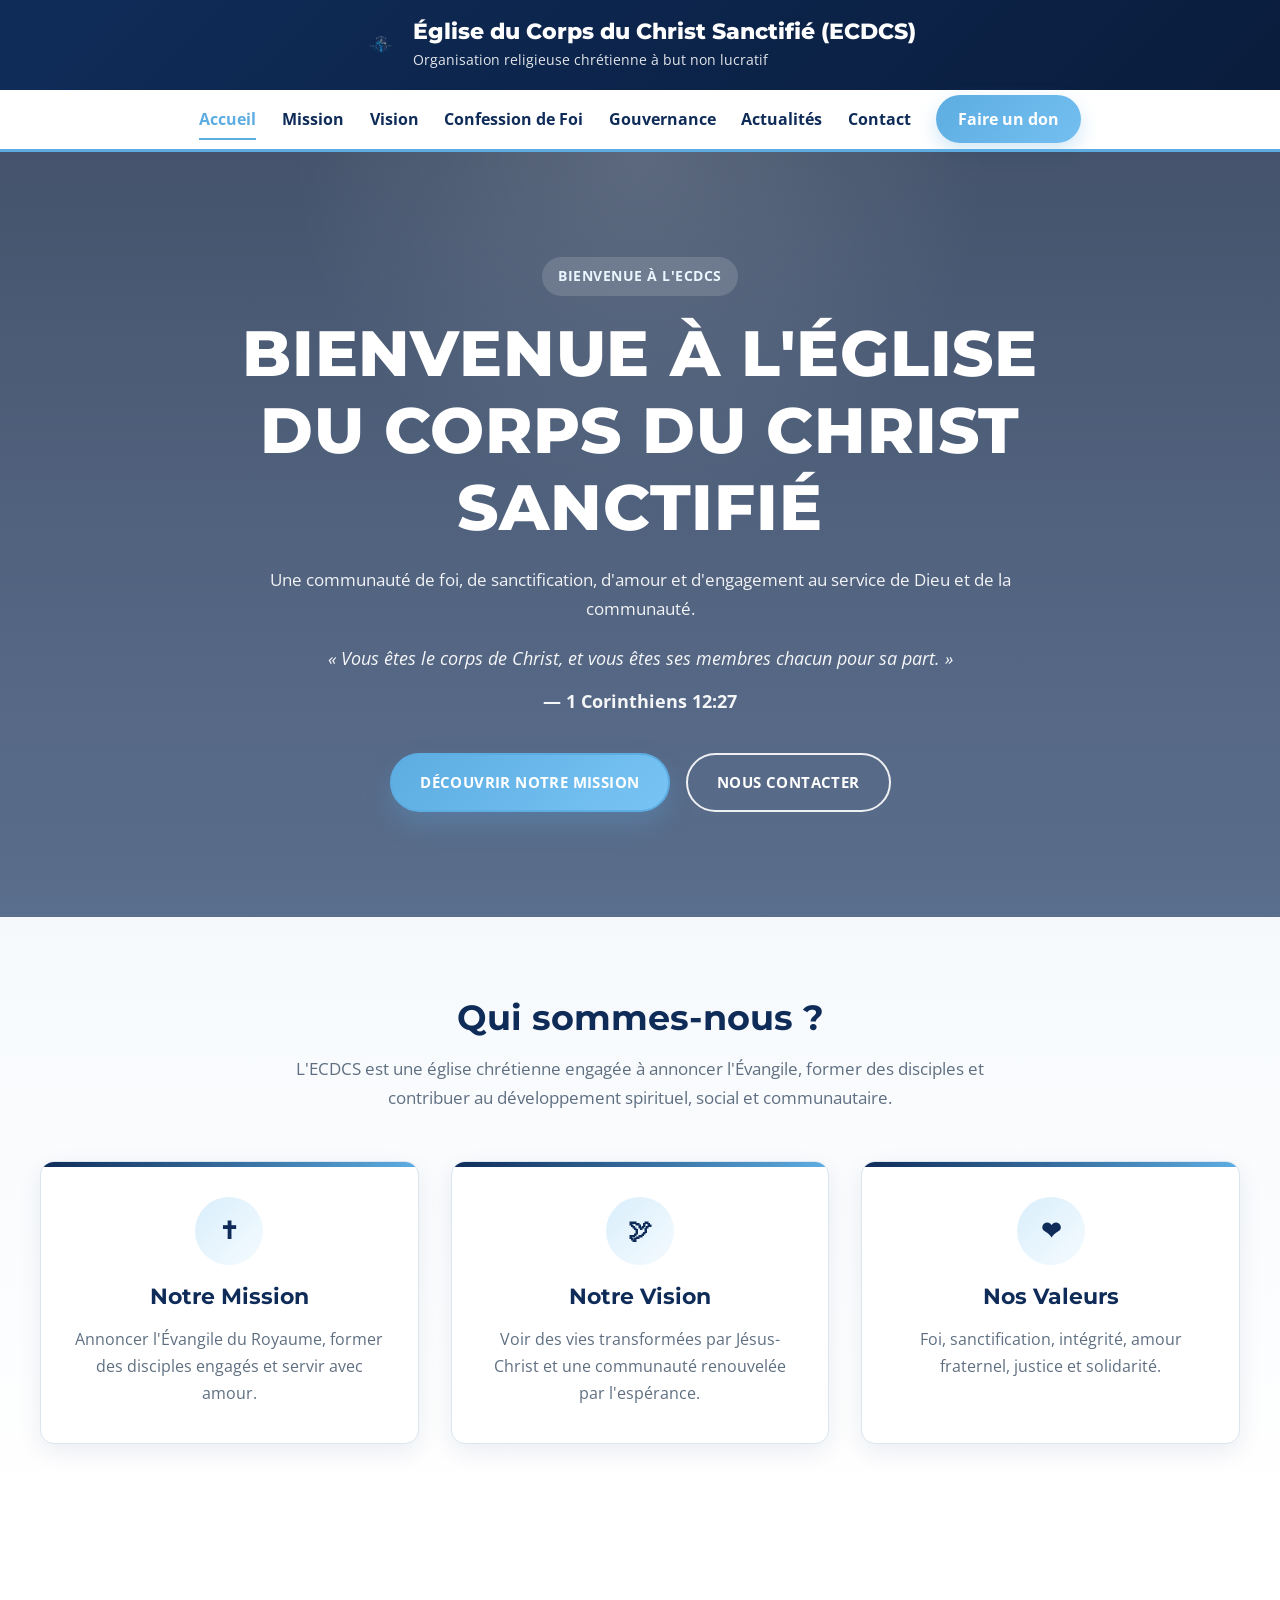
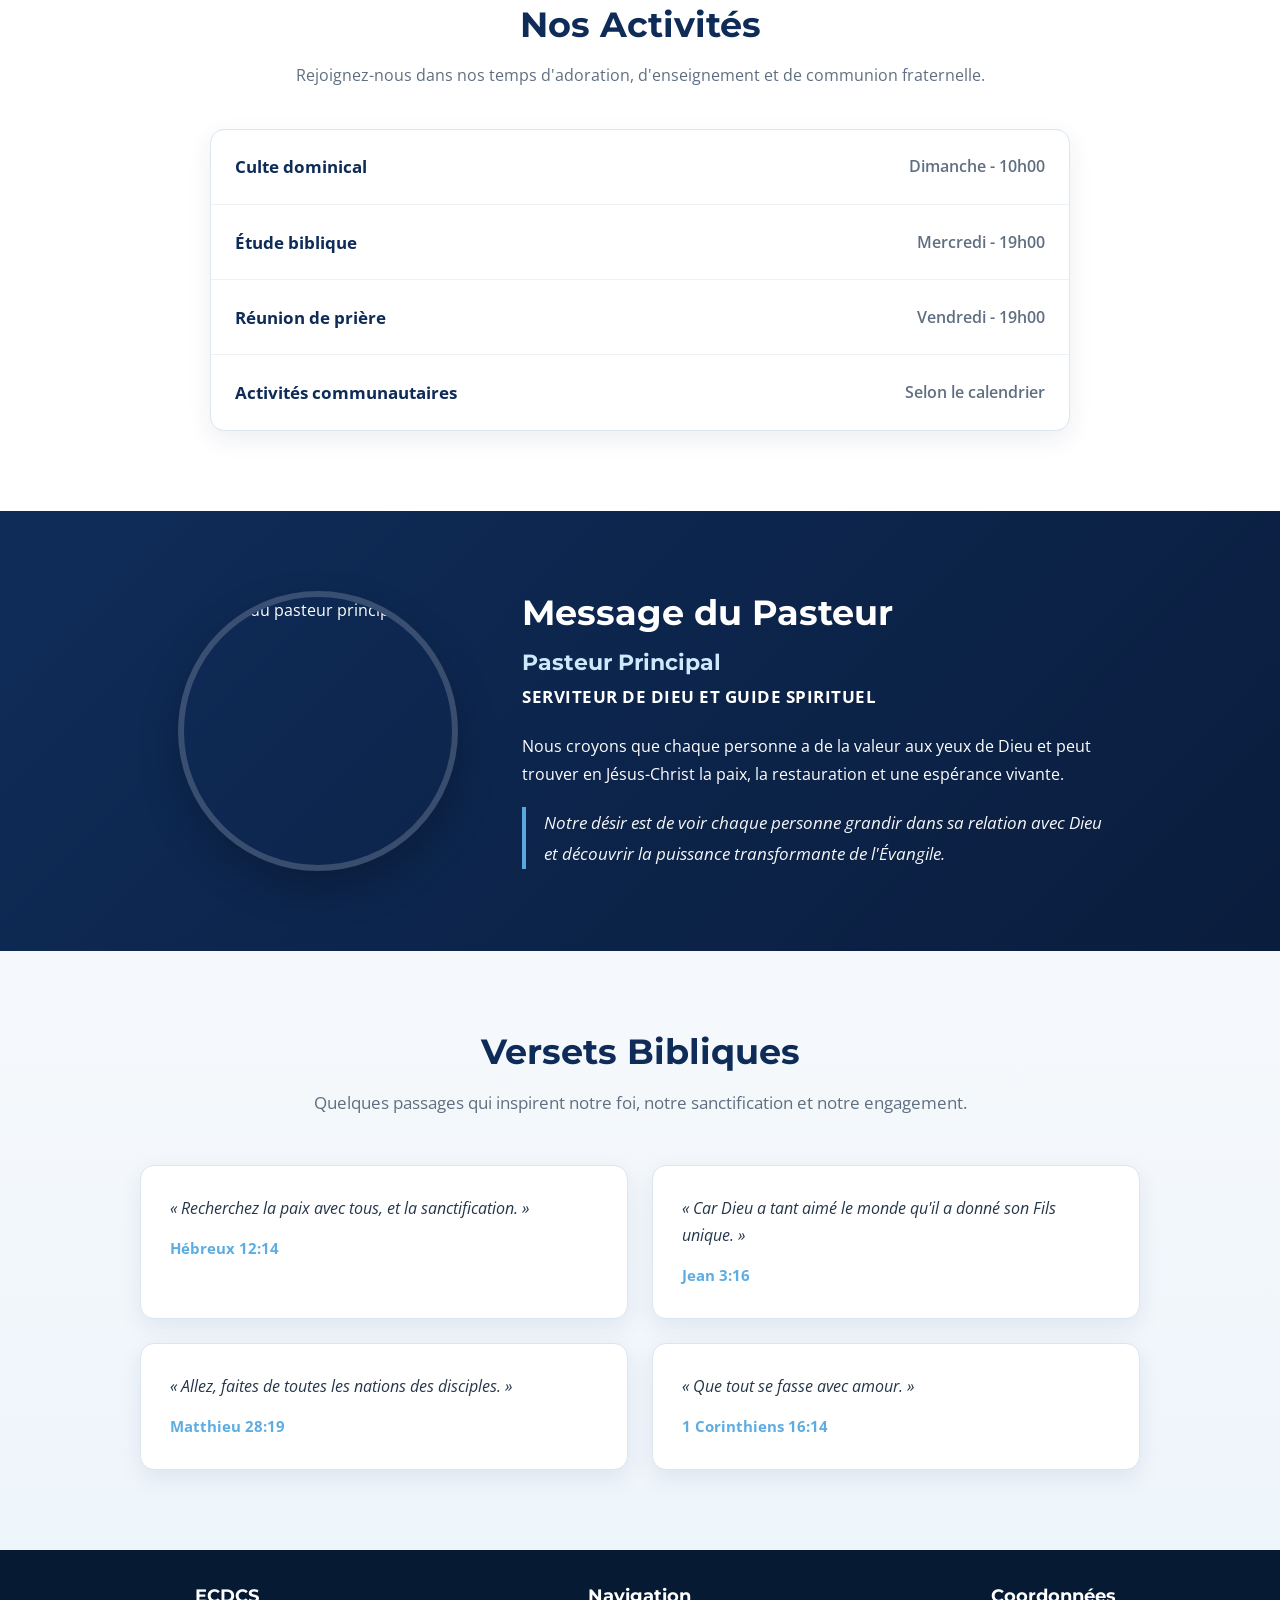
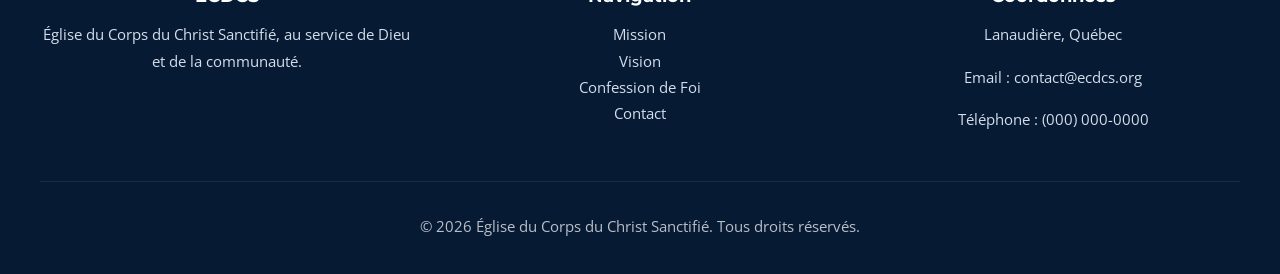
==== index.html @ 7bfad845 "Initial commit" ====
<!DOCTYPE html>
<html lang="fr">
<head>
  <meta charset="UTF-8" />
  <meta name="viewport" content="width=device-width, initial-scale=1.0" />
  <title>Accueil | Église du Corps du Christ Sanctifié</title>
  <link rel="stylesheet" href="style.css" />
</head>
<body>

  <header>
    <div class="logo-container">
      <img src="images/logo.png" alt="Logo ECDCS" class="logo"  />
      <div class="site-identity">
        <h1>Église du Corps du Christ Sanctifié (ECDCS)</h1>
        <p>Organisation religieuse chrétienne à but non lucratif</p>
      </div>
    </div>

    <nav>
      <ul>
        <li><a href="index.html" class="active">Accueil</a></li>
        <li><a href="mission.html">Mission</a></li>
        <li><a href="vision.html">Vision</a></li>
        <li><a href="foi.html">Confession de Foi</a></li>
        <li><a href="gouvernance.html">Gouvernance</a></li>
        <li><a href="actualites.html">Actualités</a></li>
        <li><a href="contact.html">Contact</a></li>
        <li><a href="dons.html" class="btn-don">Faire un don</a></li>
      </ul>
    </nav>
  </header>

  <main>
    <section class="hero fade-in">
      <div class="hero-content">
        <p class="hero-subtitle">Bienvenue à l'ECDCS</p>
        <h2>Bienvenue à l'Église du Corps du Christ Sanctifié</h2>
        <p class="hero-intro">
          Une communauté de foi, de sanctification, d'amour et d'engagement
          au service de Dieu et de la communauté.
        </p>
        <p class="verset-hero">
          « Vous êtes le corps de Christ, et vous êtes ses membres chacun pour sa part. »<br />
          <span>— 1 Corinthiens 12:27</span>
        </p>
        <div class="cta-group">
          <a href="mission.html" class="btn-primary">Découvrir notre mission</a>
          <a href="contact.html" class="btn-secondary">Nous contacter</a>
        </div>
      </div>
    </section>

    <section class="presentation fade-in">
      <div class="container">
        <div class="section-heading fade-in">
          <h2>Qui sommes-nous ?</h2>
          <p>
            L'ECDCS est une église chrétienne engagée à annoncer l'Évangile,
            former des disciples et contribuer au développement spirituel,
            social et communautaire.
          </p>
        </div>

        <div class="grid-3">
          <div class="card fade-in">
            <div class="card-icon">✝</div>
            <h3>Notre Mission</h3>
            <p>
              Annoncer l'Évangile du Royaume, former des disciples engagés
              et servir avec amour.
            </p>
          </div>

          <div class="card fade-in">
            <div class="card-icon">🕊</div>
            <h3>Notre Vision</h3>
            <p>
              Voir des vies transformées par Jésus-Christ et une communauté
              renouvelée par l'espérance.
            </p>
          </div>

          <div class="card fade-in">
            <div class="card-icon">❤</div>
            <h3>Nos Valeurs</h3>
            <p>
              Foi, sanctification, intégrité, amour fraternel, justice
              et solidarité.
            </p>
          </div>
        </div>
      </div>
    </section>

    <section class="activites fade-in">
      <div class="container">
        <h2>Nos Activités</h2>
        <p class="activites-intro">
          Rejoignez-nous dans nos temps d'adoration, d'enseignement
          et de communion fraternelle.
        </p>
        <ul>
          <li class="fade-in"><strong>Culte dominical</strong><span>Dimanche - 10h00</span></li>
          <li class="fade-in"><strong>Étude biblique</strong><span>Mercredi - 19h00</span></li>
          <li class="fade-in"><strong>Réunion de prière</strong><span>Vendredi - 19h00</span></li>
          <li class="fade-in"><strong>Activités communautaires</strong><span>Selon le calendrier</span></li>
        </ul>
      </div>
    </section>

    <section class="pasteur fade-in">
      <div class="container">
        <div class="pasteur-photo fade-in">
          <img src="images/pasteur.jpg" alt="Photo du pasteur principal" />
        </div>

        <div class="pasteur-info fade-in">
          <h2>Message du Pasteur</h2>
          <h3>Pasteur Principal</h3>
          <p class="titre-pasteur">Serviteur de Dieu et guide spirituel</p>
          <p class="pasteur-message">
            Nous croyons que chaque personne a de la valeur aux yeux de Dieu
            et peut trouver en Jésus-Christ la paix, la restauration
            et une espérance vivante.
          </p>
          <blockquote>
            Notre désir est de voir chaque personne grandir dans sa relation
            avec Dieu et découvrir la puissance transformante de l'Évangile.
          </blockquote>
        </div>
      </div>
    </section>

    <section class="versets fade-in">
      <div class="container">
        <div class="section-heading fade-in">
          <h2>Versets Bibliques</h2>
          <p>
            Quelques passages qui inspirent notre foi, notre sanctification
            et notre engagement.
          </p>
        </div>

        <div class="versets-grid">
          <div class="verset-card fade-in">
            <p>« Recherchez la paix avec tous, et la sanctification. »</p>
            <span>Hébreux 12:14</span>
          </div>

          <div class="verset-card fade-in">
            <p>« Car Dieu a tant aimé le monde qu'il a donné son Fils unique. »</p>
            <span>Jean 3:16</span>
          </div>

          <div class="verset-card fade-in">
            <p>« Allez, faites de toutes les nations des disciples. »</p>
            <span>Matthieu 28:19</span>
          </div>

          <div class="verset-card fade-in">
            <p>« Que tout se fasse avec amour. »</p>
            <span>1 Corinthiens 16:14</span>
          </div>
        </div>
      </div>
    </section>
  </main>

  <footer class="fade-in">
    <div class="footer-content">
      <div class="footer-section fade-in">
        <h4>ECDCS</h4>
        <p>
          Église du Corps du Christ Sanctifié, au service de Dieu
          et de la communauté.
        </p>
      </div>

      <div class="footer-section fade-in">
        <h4>Navigation</h4>
        <ul>
          <li><a href="mission.html">Mission</a></li>
          <li><a href="vision.html">Vision</a></li>
          <li><a href="foi.html">Confession de Foi</a></li>
          <li><a href="contact.html">Contact</a></li>
        </ul>
      </div>

      <div class="footer-section fade-in">
        <h4>Coordonnées</h4>
        <p>Lanaudière, Québec</p>
        <p>Email : contact@ecdcs.org</p>
        <p>Téléphone : (000) 000-0000</p>
      </div>
    </div>

    <div class="footer-bottom fade-in">
      <p>© 2026 Église du Corps du Christ Sanctifié. Tous droits réservés.</p>
    </div>
  </footer>

  <script src="script.js"></script>
</body>
</html>
---- style.css ----
/* ============================================================
   ECDCS - STYLE GLOBAL
   Palette : bleu marine, bleu ciel, blanc, gris clair
   Style : moderne, sobre, institutionnel, spirituel
   ============================================================ */

@import url('https://fonts.googleapis.com/css2?family=Montserrat:wght@400;600;700;800&family=Open+Sans:wght@400;600;700&display=swap');

:root {
    --primary-navy: #0F2C59;
    --primary-navy-dark: #0a1d3d;
    --secondary-sky: #5DADE2;
    --secondary-sky-soft: #d9eefb;
    --text-dark: #25364a;
    --text-muted: #5f6f81;
    --text-white: #ffffff;
    --bg-white: #ffffff;
    --bg-light: #f6f9fc;
    --bg-soft: #eef5fb;
    --border-light: #dbe6f0;
    --shadow-soft: 0 8px 24px rgba(15, 44, 89, 0.08);
    --shadow-medium: 0 12px 30px rgba(15, 44, 89, 0.12);
    --radius-sm: 8px;
    --radius-md: 14px;
    --radius-lg: 22px;
    --container: 1200px;
}

* {
    box-sizing: border-box;
    margin: 0;
    padding: 0;
}

html {
    scroll-behavior: smooth;
}

.header.sticky {
  position: fixed;
  top: 0;
  width: 100%;
  background: #0B1F3A;
  box-shadow: 0 4px 12px rgba(0,0,0,0.2);
  z-index: 1000;
}

.fade-in {
  opacity: 0;
  transform: translateY(40px);
  transition: 0.6s ease;
}

.fade-in.show {
  opacity: 1;
  transform: translateY(0);
}

body {
    font-family: 'Open Sans', sans-serif;
    color: var(--text-dark);
    background-color: var(--bg-white);
    line-height: 1.7;
    font-size: 16px;
}

img {
    max-width: 100%;
    display: block;
}

h1, h2, h3, h4 {
    font-family: 'Montserrat', sans-serif;
    color: var(--primary-navy);
    line-height: 1.2;
    margin-bottom: 1rem;
}

h1 {
    font-size: 2.2rem;
}

h2 {
    font-size: 2.2rem;
    font-weight: 700;
}

h3 {
    font-size: 1.35rem;
    font-weight: 700;
}

p {
    margin-bottom: 1rem;
}

a {
    text-decoration: none;
    color: inherit;
    transition: all 0.3s ease;
}

ul {
    list-style: none;
}

section {
    padding: 5rem 1.5rem;
}

.container {
    width: 100%;
    max-width: var(--container);
    margin: 0 auto;
}

/* ============================================================
   HEADER
   ============================================================ */

header {
    position: relative;
}

.logo-container {
    background: linear-gradient(135deg, var(--primary-navy), var(--primary-navy-dark));
    color: var(--text-white);
    padding: 1rem 1.5rem;
    display: flex;
    align-items: center;
    justify-content: center;
    gap: 1rem;
}

.logo {
    height: 58px;
    width: auto;
}

.site-identity h1 {
    color: var(--text-white);
    font-size: 1.4rem;
    margin-bottom: 0.2rem;
    font-weight: 800;
}

.site-identity p {
    color: rgba(255, 255, 255, 0.88);
    font-size: 0.9rem;
    margin: 0;
}

nav {
    border-bottom: 3px solid var(--secondary-sky);
    background-color: var(--bg-white);
    padding: 0 1.5rem;
}

nav ul {
    max-width: var(--container);
    margin: 0 auto;
    display: flex;
    flex-wrap: wrap;
    justify-content: center;
    align-items: center;
    gap: 1.6rem;
    padding: 1rem 0;
}

nav a {
    font-weight: 700;
    color: var(--primary-navy);
    padding: 0.45rem 0;
    position: relative;
    font-size: 0.97rem;
}

nav a::after {
    content: "";
    position: absolute;
    left: 0;
    bottom: -0.15rem;
    width: 0;
    height: 2px;
    background-color: var(--secondary-sky);
    transition: width 0.3s ease;
}

nav a:hover,
nav a.active {
    color: var(--secondary-sky);
}

nav a:hover::after,
nav a.active::after {
    width: 100%;
}

nav a.btn-don {
    background: linear-gradient(135deg, var(--secondary-sky), #74bff0);
    color: var(--text-white) !important;
    padding: 0.8rem 1.35rem;
    border-radius: 999px;
    box-shadow: 0 8px 20px rgba(93, 173, 226, 0.28);
}

nav a.btn-don::after {
    display: none;
}

nav a.btn-don:hover {
    background: linear-gradient(135deg, var(--primary-navy), #17457f);
    transform: translateY(-2px);
}

/* ============================================================
   BOUTONS
   ============================================================ */

.btn-primary,
.btn-secondary,
button {
    display: inline-flex;
    align-items: center;
    justify-content: center;
    gap: 0.5rem;
    padding: 0.95rem 1.8rem;
    border-radius: 999px;
    font-weight: 700;
    text-transform: uppercase;
    letter-spacing: 0.4px;
    font-size: 0.92rem;
    transition: all 0.3s ease;
    cursor: pointer;
    border: none;
}

.btn-primary,
button {
    background: linear-gradient(135deg, var(--secondary-sky), #78c4f4);
    color: var(--text-white);
    border: 2px solid var(--secondary-sky);
    box-shadow: 0 12px 24px rgba(93, 173, 226, 0.25);
}

.btn-primary:hover,
button:hover {
    background: var(--primary-navy);
    border-color: var(--primary-navy);
    transform: translateY(-2px);
}

.btn-secondary {
    background-color: transparent;
    color: var(--text-white);
    border: 2px solid rgba(255, 255, 255, 0.9);
}

.btn-secondary:hover {
    background-color: var(--text-white);
    color: var(--primary-navy);
    transform: translateY(-2px);
}

/* ============================================================
   PAGE HEADER INTERNE
   ============================================================ */

.page-header {
    background: linear-gradient(135deg, var(--primary-navy), var(--primary-navy-dark));
    color: var(--text-white);
    text-align: center;
    padding: 4.5rem 1.5rem;
}

.page-header h2 {
    color: var(--text-white);
    font-size: clamp(2rem, 5vw, 3.2rem);
    margin-bottom: 1rem;
}

.page-header p {
    color: rgba(255, 255, 255, 0.92);
    max-width: 760px;
    margin: 0 auto;
    font-size: 1.05rem;
}

/* ============================================================
   ACCUEIL - HERO
   ============================================================ */

.hero {
    position: relative;
    overflow: hidden;
    min-height: 85vh;
    display: flex;
    align-items: center;
    justify-content: center;
    text-align: center;
    padding: 6rem 1.5rem;
    background:
        linear-gradient(rgba(10, 29, 61, 0.76), rgba(15, 44, 89, 0.62)),
        url('../images/hero-bg.jpg') center/cover no-repeat;
}

.hero::before {
    content: "";
    position: absolute;
    inset: 0;
    background:
        radial-gradient(circle at top, rgba(255, 255, 255, 0.12), transparent 35%),
        linear-gradient(to bottom, transparent, rgba(15, 44, 89, 0.18));
    pointer-events: none;
}

.hero-content {
    position: relative;
    z-index: 2;
    max-width: 860px;
}

.hero-subtitle {
    display: inline-block;
    margin-bottom: 1.2rem;
    padding: 0.45rem 1rem;
    border-radius: 999px;
    background-color: rgba(255, 255, 255, 0.14);
    color: #eaf6ff;
    font-weight: 700;
    font-size: 0.9rem;
    letter-spacing: 0.5px;
    text-transform: uppercase;
}

.hero h2 {
    color: var(--text-white);
    font-size: clamp(2.2rem, 5vw, 4rem);
    font-weight: 800;
    text-transform: uppercase;
    letter-spacing: 0.8px;
    margin-bottom: 1.2rem;
}

.hero-intro {
    max-width: 760px;
    margin: 0 auto 1.25rem;
    font-size: 1.08rem;
    color: rgba(255, 255, 255, 0.92);
}

.verset-hero {
    max-width: 720px;
    margin: 0 auto 2.2rem;
    font-size: 1.1rem;
    line-height: 1.8;
    font-style: italic;
    color: rgba(255, 255, 255, 0.94);
}

.verset-hero span {
    display: inline-block;
    margin-top: 0.7rem;
    font-style: normal;
    font-weight: 700;
}

.cta-group {
    display: flex;
    justify-content: center;
    flex-wrap: wrap;
    gap: 1rem;
}

/* ============================================================
   SECTION TITRE
   ============================================================ */

.section-heading {
    text-align: center;
    max-width: 760px;
    margin: 0 auto 3rem;
}

.section-heading p {
    color: var(--text-muted);
    font-size: 1.05rem;
}

/* ============================================================
   PRÉSENTATION / CARTES
   ============================================================ */

.presentation {
    background: linear-gradient(to bottom, var(--bg-light), var(--bg-white));
}

.grid-3 {
    display: grid;
    grid-template-columns: repeat(3, minmax(0, 1fr));
    gap: 2rem;
}

.card {
    background: var(--bg-white);
    border: 1px solid var(--border-light);
    padding: 2.2rem 1.8rem;
    border-radius: var(--radius-md);
    box-shadow: var(--shadow-soft);
    text-align: center;
    position: relative;
    overflow: hidden;
    transition: transform 0.35s ease, box-shadow 0.35s ease;
}

.card::before {
    content: "";
    position: absolute;
    top: 0;
    left: 0;
    width: 100%;
    height: 5px;
    background: linear-gradient(90deg, var(--primary-navy), var(--secondary-sky));
}

.card:hover {
    transform: translateY(-8px);
    box-shadow: var(--shadow-medium);
}

.card-icon {
    width: 68px;
    height: 68px;
    margin: 0 auto 1.2rem;
    border-radius: 50%;
    background: linear-gradient(135deg, var(--secondary-sky-soft), #f5fbff);
    display: flex;
    align-items: center;
    justify-content: center;
    color: var(--primary-navy);
    font-size: 1.5rem;
    font-weight: 800;
}

.card p {
    color: var(--text-muted);
    margin-bottom: 0;
}

/* ============================================================
   ACTIVITÉS
   ============================================================ */

.activites {
    background-color: var(--bg-white);
}

.activites h2 {
    text-align: center;
}

.activites-intro {
    text-align: center;
    max-width: 760px;
    margin: 0 auto 2.5rem;
    color: var(--text-muted);
}

.activites ul {
    max-width: 860px;
    margin: 0 auto;
    background: var(--bg-white);
    border: 1px solid var(--border-light);
    border-radius: var(--radius-md);
    box-shadow: var(--shadow-soft);
    overflow: hidden;
}

.activites li {
    padding: 1.4rem 1.5rem;
    border-bottom: 1px solid #edf2f7;
    display: flex;
    justify-content: space-between;
    align-items: center;
    gap: 1rem;
}

.activites li:last-child {
    border-bottom: none;
}

.activites li strong {
    color: var(--primary-navy);
    font-size: 1.08rem;
}

.activites li span {
    color: var(--text-muted);
    font-weight: 600;
    white-space: nowrap;
}

.activites li:hover {
    background-color: #fbfdff;
}

/* ============================================================
   PASTEUR
   ============================================================ */

.pasteur {
    background: linear-gradient(135deg, var(--primary-navy), var(--primary-navy-dark));
    color: var(--text-white);
}

.pasteur .container {
    display: flex;
    align-items: center;
    justify-content: center;
    gap: 4rem;
    flex-wrap: wrap;
}

.pasteur h2,
.pasteur h3,
.pasteur p,
.pasteur blockquote {
    color: var(--text-white);
}

.pasteur h3 {
    color: #cde9fb;
    margin-bottom: 0.4rem;
}

.pasteur-photo img {
    width: 280px;
    height: 280px;
    object-fit: cover;
    border-radius: 50%;
    border: 6px solid rgba(255, 255, 255, 0.18);
    box-shadow: 0 18px 40px rgba(0, 0, 0, 0.22);
}

.pasteur-info {
    max-width: 580px;
}

.titre-pasteur {
    font-weight: 700;
    font-size: 1.05rem;
    color: #d9eefb;
    margin-bottom: 1.4rem;
    text-transform: uppercase;
    letter-spacing: 0.5px;
}

.pasteur-message {
    color: rgba(255, 255, 255, 0.9);
    margin-bottom: 1.2rem;
}

blockquote {
    font-style: italic;
    font-size: 1.08rem;
    line-height: 1.8;
    border-left: 4px solid var(--secondary-sky);
    padding-left: 1.1rem;
    opacity: 0.96;
    margin: 0;
}

/* ============================================================
   VERSETS
   ============================================================ */

.versets {
    background: linear-gradient(to bottom, var(--bg-light), var(--bg-soft));
}

.versets-grid {
    display: grid;
    grid-template-columns: repeat(2, minmax(0, 1fr));
    gap: 1.5rem;
    max-width: 1000px;
    margin: 2.5rem auto 0;
}

.verset-card {
    background-color: var(--bg-white);
    border: 1px solid var(--border-light);
    border-radius: var(--radius-md);
    padding: 1.8rem;
    box-shadow: var(--shadow-soft);
}

.verset-card p {
    font-style: italic;
    color: var(--text-dark);
    margin-bottom: 0.8rem;
}

.verset-card span {
    color: var(--secondary-sky);
    font-weight: 700;
    font-size: 0.95rem;
}

/* ============================================================
   PAGES INTERNES
   ============================================================ */

.content-section {
    background-color: var(--bg-white);
}

.content-section .container {
    max-width: 900px;
}

.content-section h3 {
    margin-top: 2rem;
    color: var(--primary-navy);
}

.content-section h3:first-child {
    margin-top: 0;
}

.content-section p,
.content-section li {
    color: var(--text-dark);
    font-size: 1rem;
}

.content-section ul {
    list-style: disc;
    padding-left: 1.5rem;
    margin-top: 1rem;
}

.content-section li {
    margin-bottom: 0.7rem;
}

/* ============================================================
   ACTUALITÉS
   ============================================================ */

.news-card {
    background: var(--bg-white);
    border: 1px solid var(--border-light);
    border-radius: var(--radius-md);
    padding: 1.8rem;
    box-shadow: var(--shadow-soft);
    margin-bottom: 1.5rem;
}

.news-card .date {
    color: var(--secondary-sky);
    font-weight: 700;
    margin-bottom: 0.8rem;
}

/* ============================================================
   CONTACT
   ============================================================ */

.contact-grid {
    display: grid;
    grid-template-columns: 1fr 1.2fr;
    gap: 2rem;
    align-items: start;
}

.contact-info,
.contact-form {
    background: var(--bg-white);
    border: 1px solid var(--border-light);
    border-radius: var(--radius-md);
    padding: 2rem;
    box-shadow: var(--shadow-soft);
}

.contact-form form {
    display: flex;
    flex-direction: column;
    gap: 1rem;
}

.contact-form label {
    font-weight: 700;
    color: var(--primary-navy);
}

.contact-form input,
.contact-form textarea {
    width: 100%;
    padding: 0.95rem 1rem;
    border: 1px solid #cfd9e3;
    border-radius: var(--radius-sm);
    font-family: inherit;
    font-size: 1rem;
    outline: none;
    transition: border-color 0.3s ease, box-shadow 0.3s ease;
}

.contact-form input:focus,
.contact-form textarea:focus {
    border-color: var(--secondary-sky);
    box-shadow: 0 0 0 4px rgba(93, 173, 226, 0.15);
}

/* ============================================================
   DONS
   ============================================================ */

.don-action {
    margin-top: 2rem;
}

/* ============================================================
   FOOTER
   ============================================================ */

footer {
    background: #071a34;
    color: #d4deea;
    padding: 2.2rem 1.5rem;
    text-align: center;
}

.footer-content {
    display: grid;
    grid-template-columns: repeat(3, minmax(220px, 1fr));
    gap: 2.5rem;
    max-width: var(--container);
    margin: 0 auto 2rem;
    padding-bottom: 2rem;
    border-bottom: 1px solid rgba(255, 255, 255, 0.08);
}

.footer-section h4 {
    color: var(--text-white);
    margin-bottom: 1rem;
    font-size: 1.1rem;
}

.footer-section p,
.footer-section li,
.footer-section a {
    color: #d4deea;
    font-size: 0.96rem;
}

.footer-section a:hover {
    color: var(--secondary-sky);
}

.footer-bottom {
    text-align: center;
    font-size: 0.92rem;
    color: rgba(255, 255, 255, 0.72);
}

.footer-bottom p {
    margin: 0;
}

/* ============================================================
   RESPONSIVE
   ============================================================ */

@media (max-width: 992px) {
    .grid-3 {
        grid-template-columns: 1fr;
    }

    .versets-grid {
        grid-template-columns: 1fr;
    }

    .footer-content {
        grid-template-columns: 1fr 1fr;
    }

    .contact-grid {
        grid-template-columns: 1fr;
    }

    .hero {
        min-height: 75vh;
    }
}

@media (max-width: 768px) {
    section {
        padding: 4rem 1.2rem;
    }

    .logo-container {
        flex-direction: column;
        text-align: center;
    }

    .site-identity h1 {
        font-size: 1.2rem;
    }

    nav ul {
        flex-direction: column;
        gap: 0.9rem;
    }

    .hero {
        min-height: auto;
        padding: 5rem 1.2rem;
    }

    .hero h2 {
        font-size: 2rem;
    }

    .hero-intro,
    .verset-hero {
        font-size: 1rem;
    }

    .cta-group {
        flex-direction: column;
        align-items: center;
    }

    .btn-primary,
    .btn-secondary,
    button {
        width: 100%;
        max-width: 320px;
    }

    .activites li {
        flex-direction: column;
        text-align: center;
    }

    .activites li span {
        white-space: normal;
    }

    .pasteur .container {
        gap: 2rem;
        text-align: center;
    }

    .pasteur-photo img {
        width: 220px;
        height: 220px;
    }

    blockquote {
        border-left: none;
        border-top: 4px solid var(--secondary-sky);
        padding-left: 0;
        padding-top: 1rem;
    }

    .footer-content {
        grid-template-columns: 1fr;
    }
}

@media (max-width: 480px) {
    h2 {
        font-size: 1.8rem;
    }

    .hero h2 {
        font-size: 1.75rem;
    }

    .card,
    .verset-card,
    .contact-info,
    .contact-form,
    .news-card {
        padding: 1.4rem;
    }

    nav a.btn-don {
        width: 100%;
        text-align: center;
    }
}
/* ============================================================
   PAGE FORMULAIRE DE DON
   ============================================================ */

.don-form {
    max-width: 600px;
    margin: 0 auto;
}

.don-form h3 {
    text-align: center;
    margin-bottom: 2rem;
}

/* formulaire */

.don-form form {
    display: flex;
    flex-direction: column;
    gap: 1.2rem;
}

/* labels */

.don-form label {
    font-weight: 700;
    color: var(--primary-navy);
}

/* champs */

.don-form input,
.don-form textarea,
.don-form select {
    width: 100%;
    padding: 0.9rem 1rem;
    border-radius: 6px;
    border: 1px solid #d1d9e2;
    font-family: inherit;
    font-size: 1rem;
    transition: all 0.3s ease;
}

/* focus */

.don-form input:focus,
.don-form textarea:focus,
.don-form select:focus {
    outline: none;
    border-color: var(--secondary-sky);
    box-shadow: 0 0 0 3px rgba(93,173,226,0.2);
}

/* textarea */

.don-form textarea {
    resize: vertical;
}

/* bouton */

.don-form button {
    margin-top: 1rem;
    padding: 1rem;
    font-weight: bold;
    border-radius: 30px;
    background: linear-gradient(135deg, var(--secondary-sky), #78c4f4);
    color: white;
    border: none;
    cursor: pointer;
    font-size: 1rem;
    transition: all 0.3s ease;
}

.don-form button:hover {
    background: var(--primary-navy);
    transform: translateY(-2px);
}

/* ============================================================
   BOITE DU FORMULAIRE
   ============================================================ */

.don-form-container {
    background: white;
    padding: 2.5rem;
    border-radius: 12px;
    box-shadow: var(--shadow-soft);
}

/* ============================================================
   RESPONSIVE
   ============================================================ */

@media (max-width: 768px) {

    .don-form-container {
        padding: 1.8rem;
    }

}
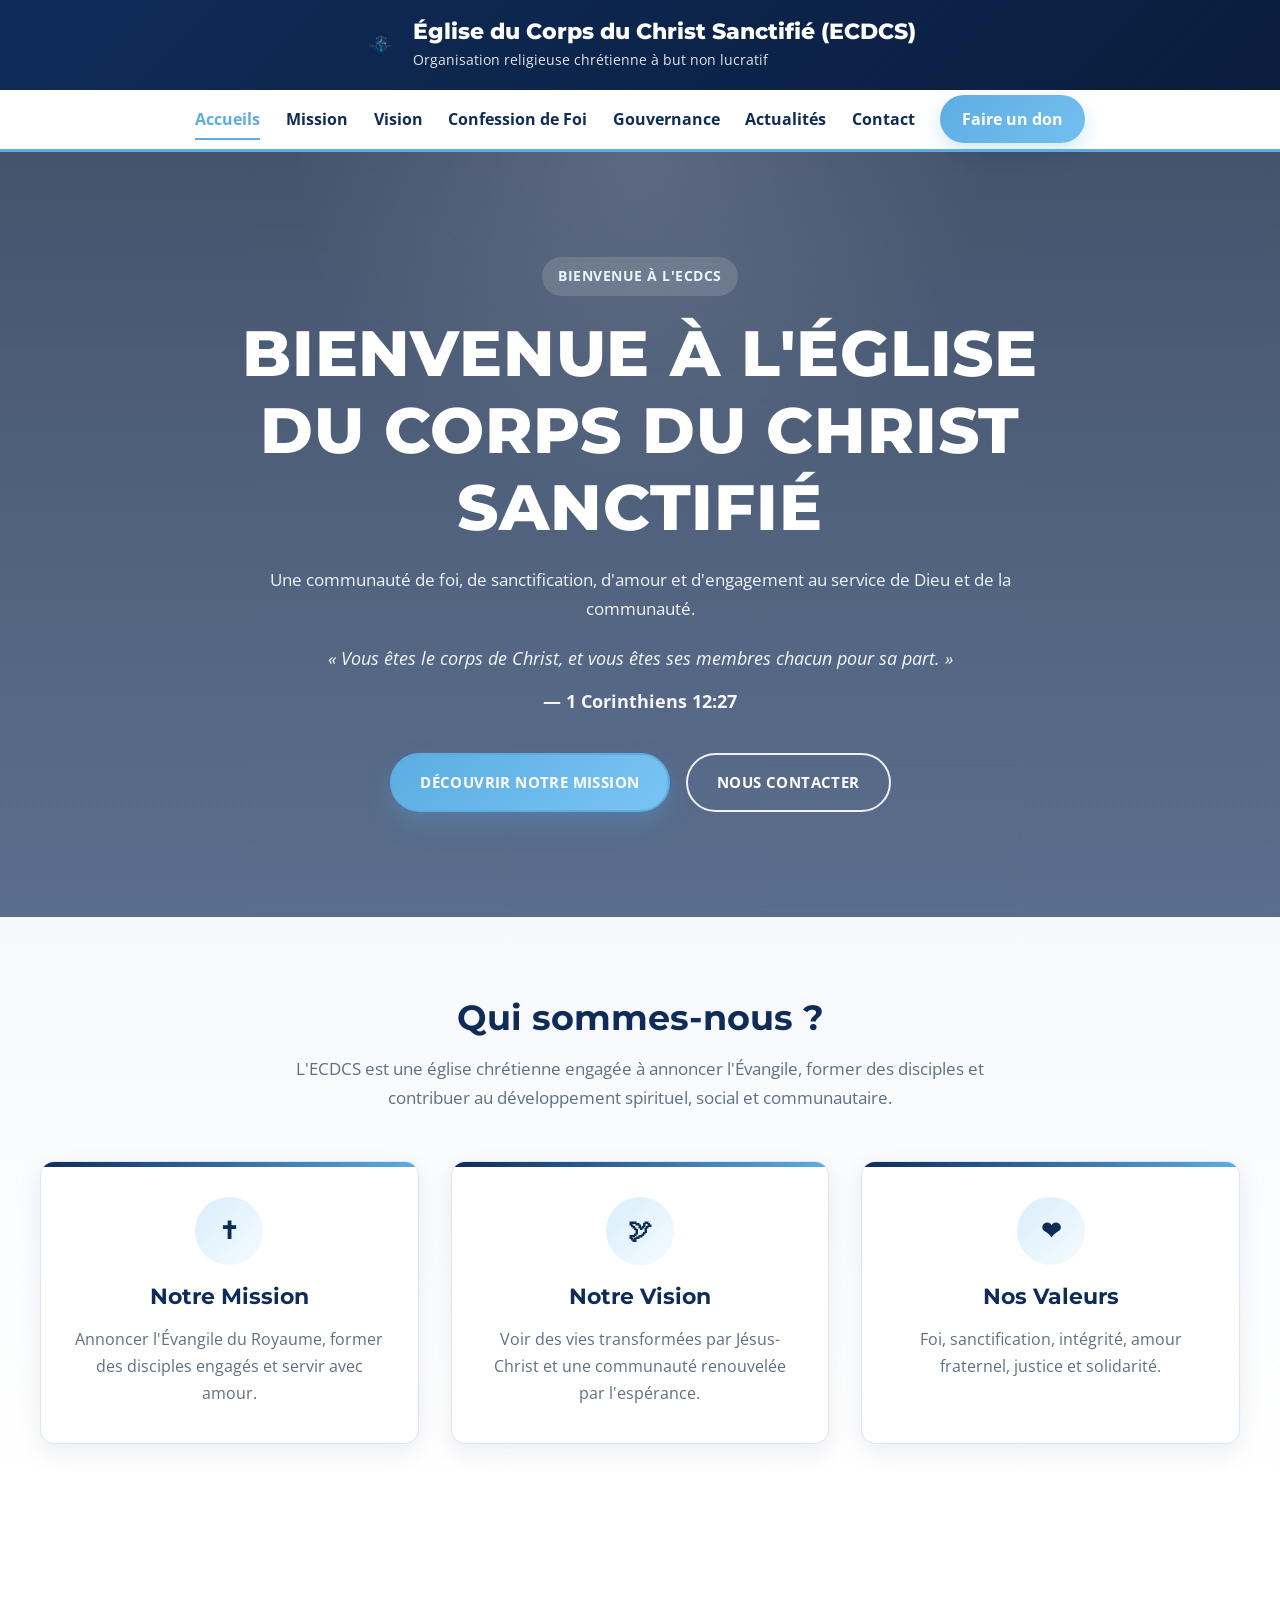
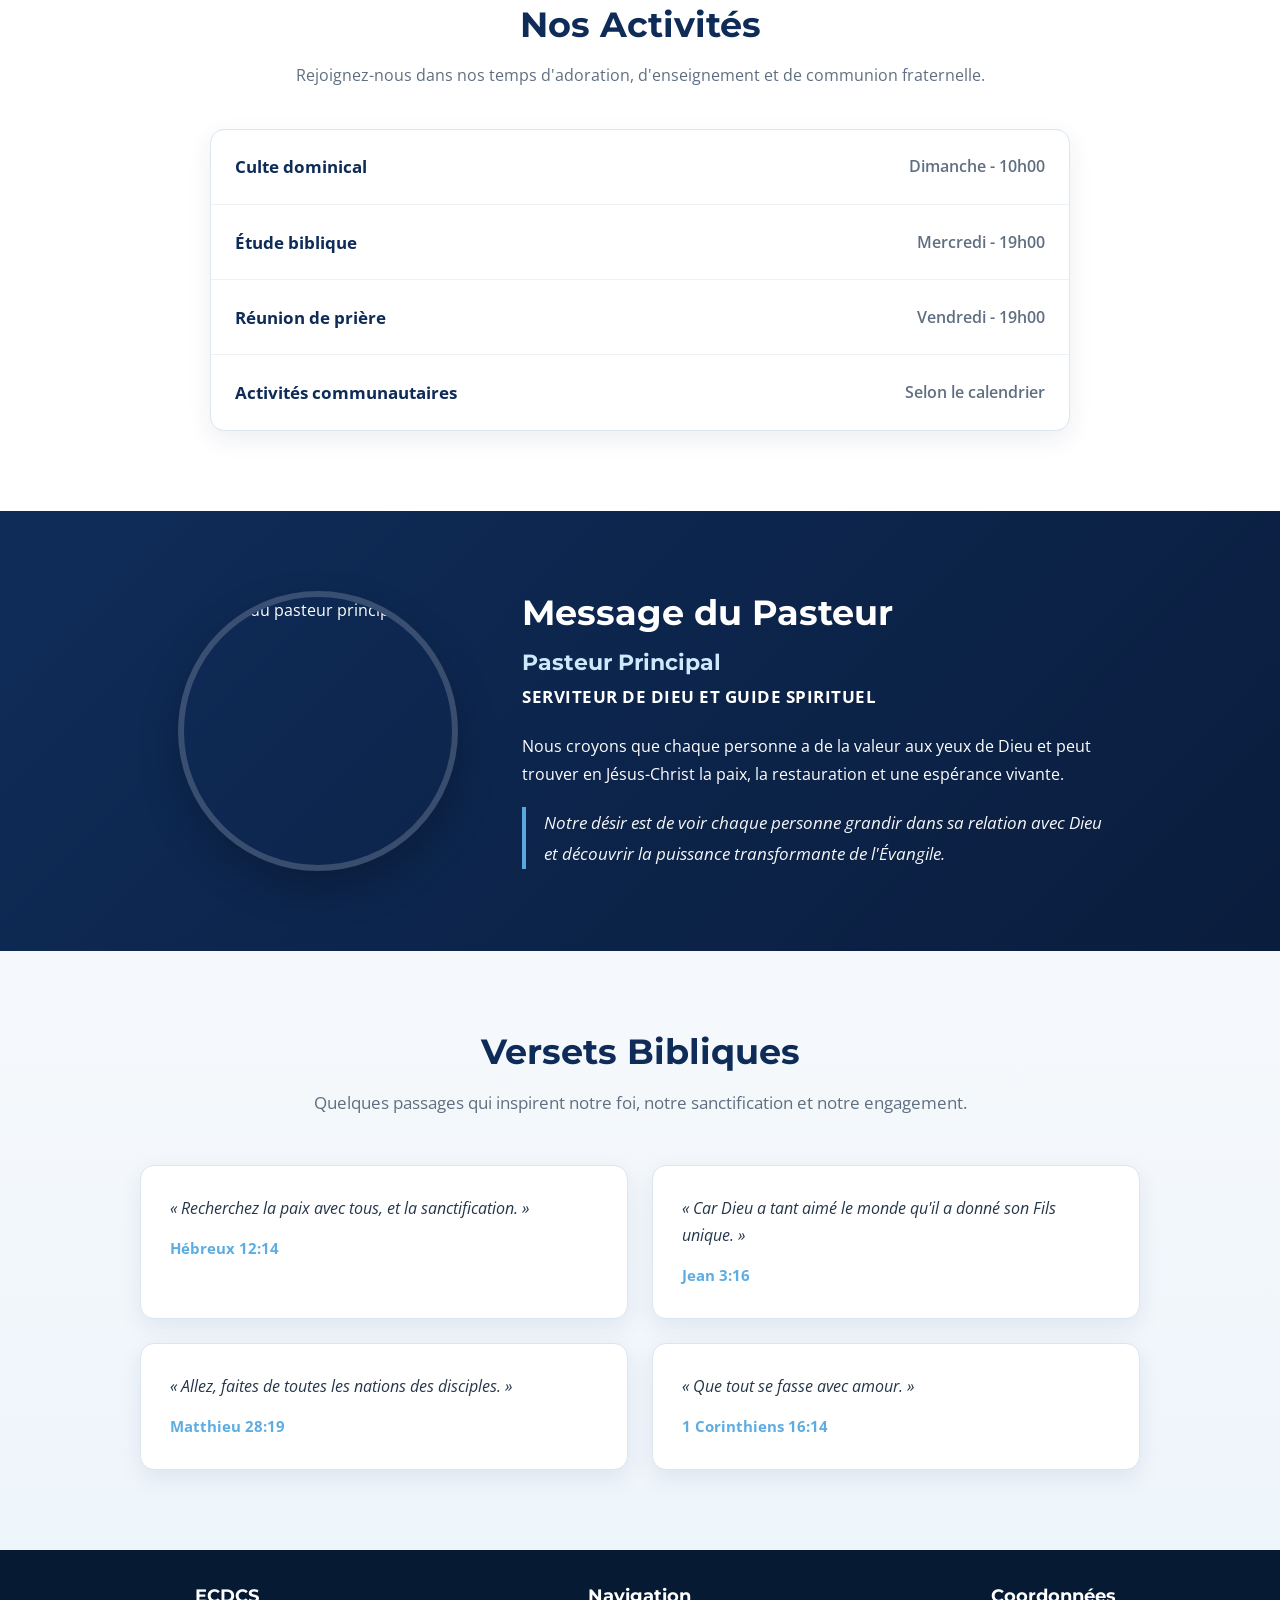
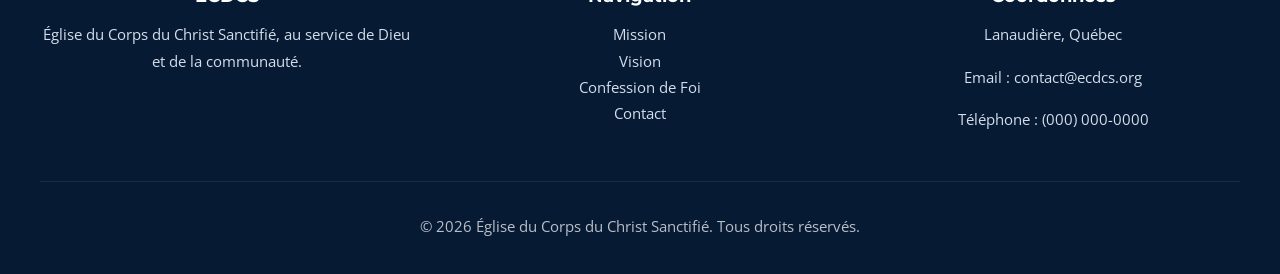
==== commit a140fc9d: "modifier exemple" ====
--- a/index.html
+++ b/index.html
@@ -19,7 +19,7 @@
 
     <nav>
       <ul>
-        <li><a href="index.html" class="active">Accueil</a></li>
+        <li><a href="index.html" class="active">Accueils</a></li>
         <li><a href="mission.html">Mission</a></li>
         <li><a href="vision.html">Vision</a></li>
         <li><a href="foi.html">Confession de Foi</a></li>
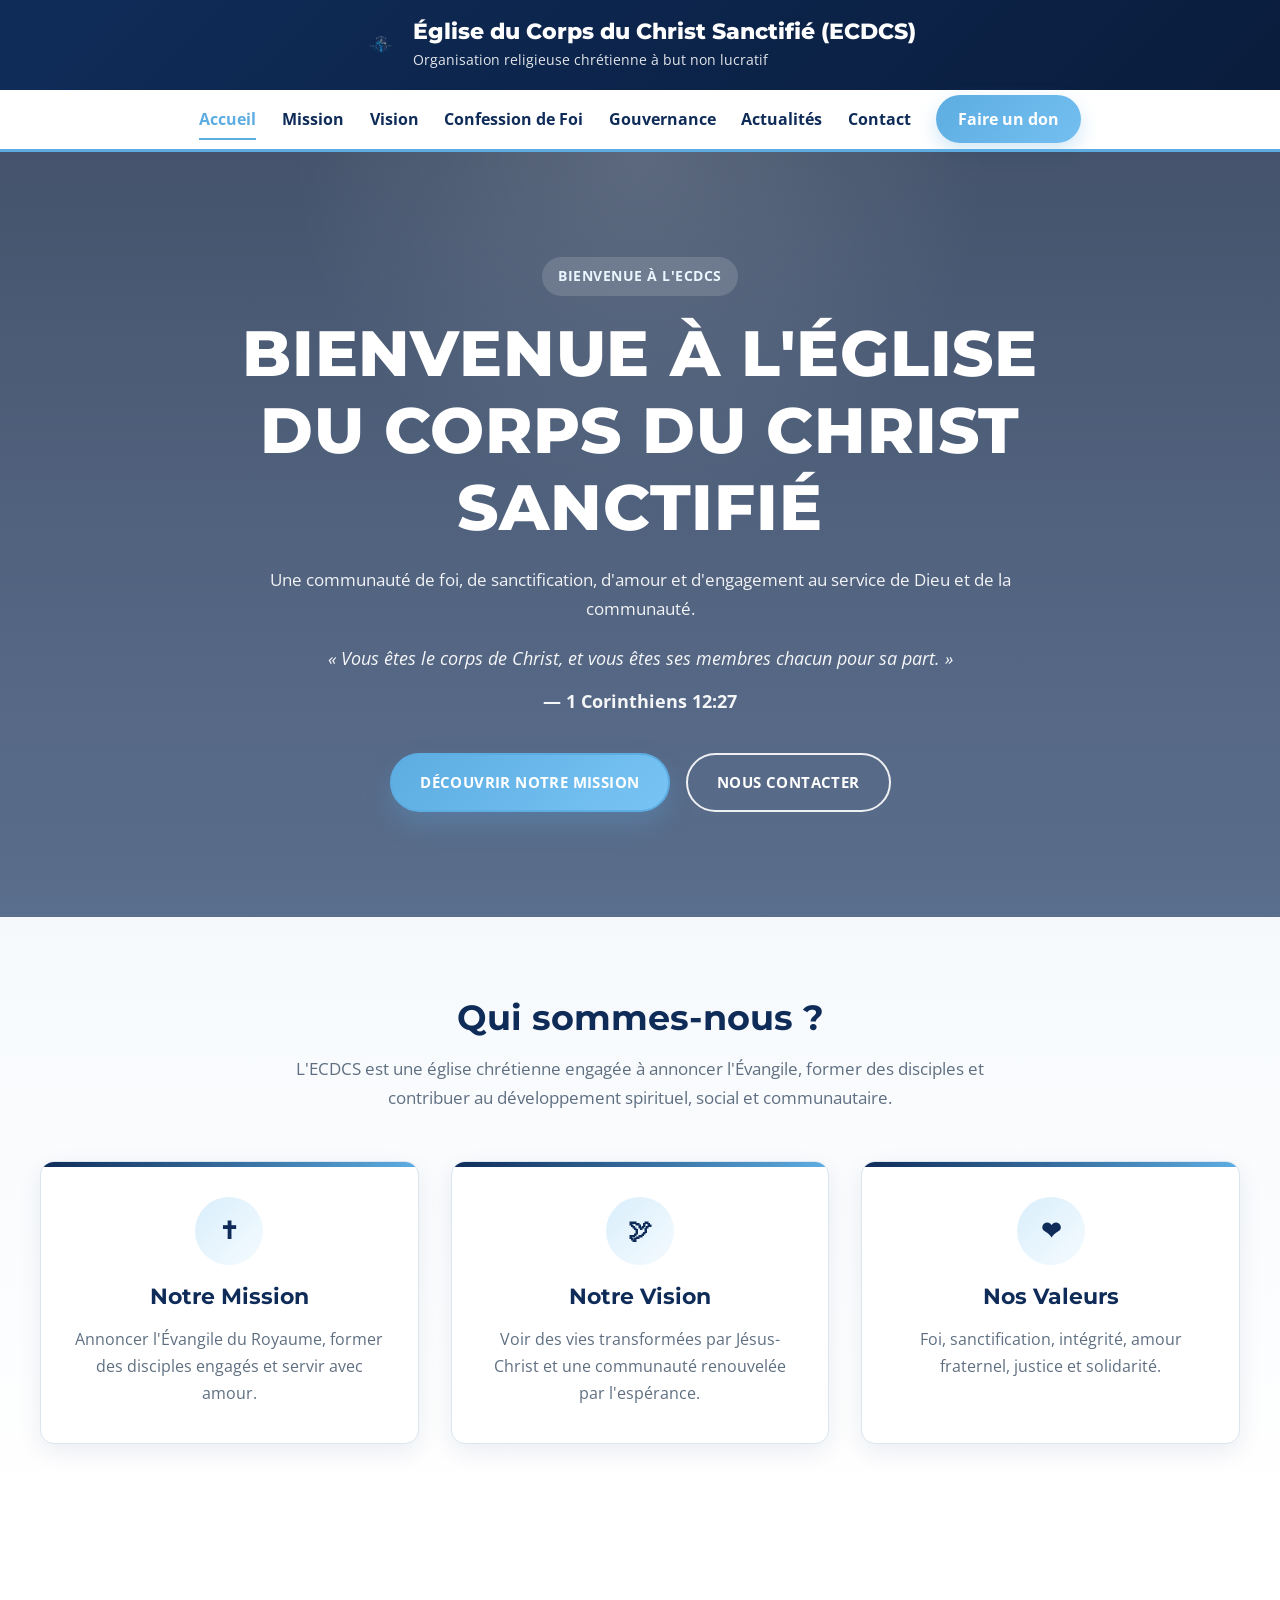
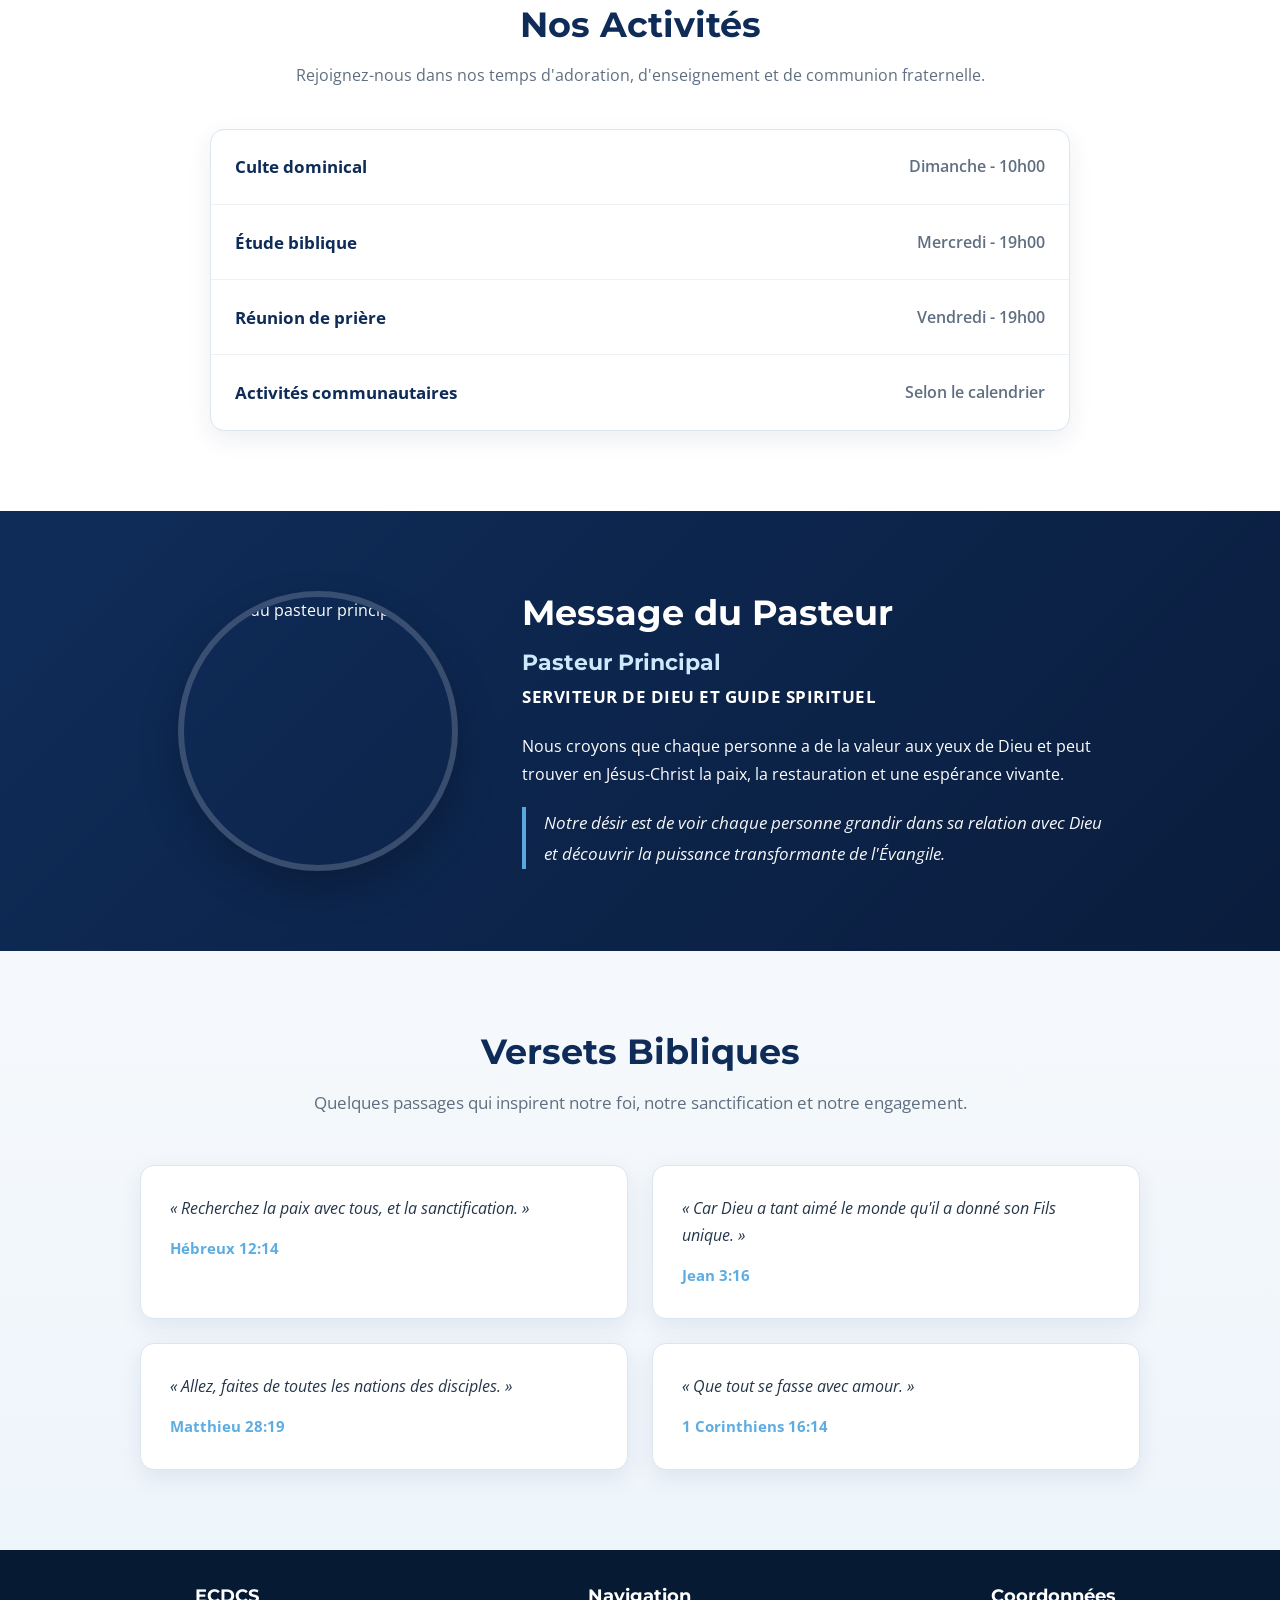
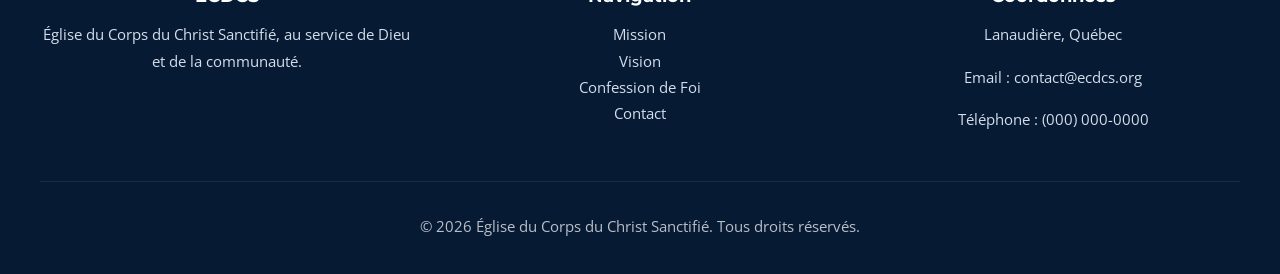
==== commit b2e7b496: "modification normal" ====
--- a/index.html
+++ b/index.html
@@ -19,7 +19,7 @@
 
     <nav>
       <ul>
-        <li><a href="index.html" class="active">Accueils</a></li>
+        <li><a href="index.html" class="active">Accueil</a></li>
         <li><a href="mission.html">Mission</a></li>
         <li><a href="vision.html">Vision</a></li>
         <li><a href="foi.html">Confession de Foi</a></li>
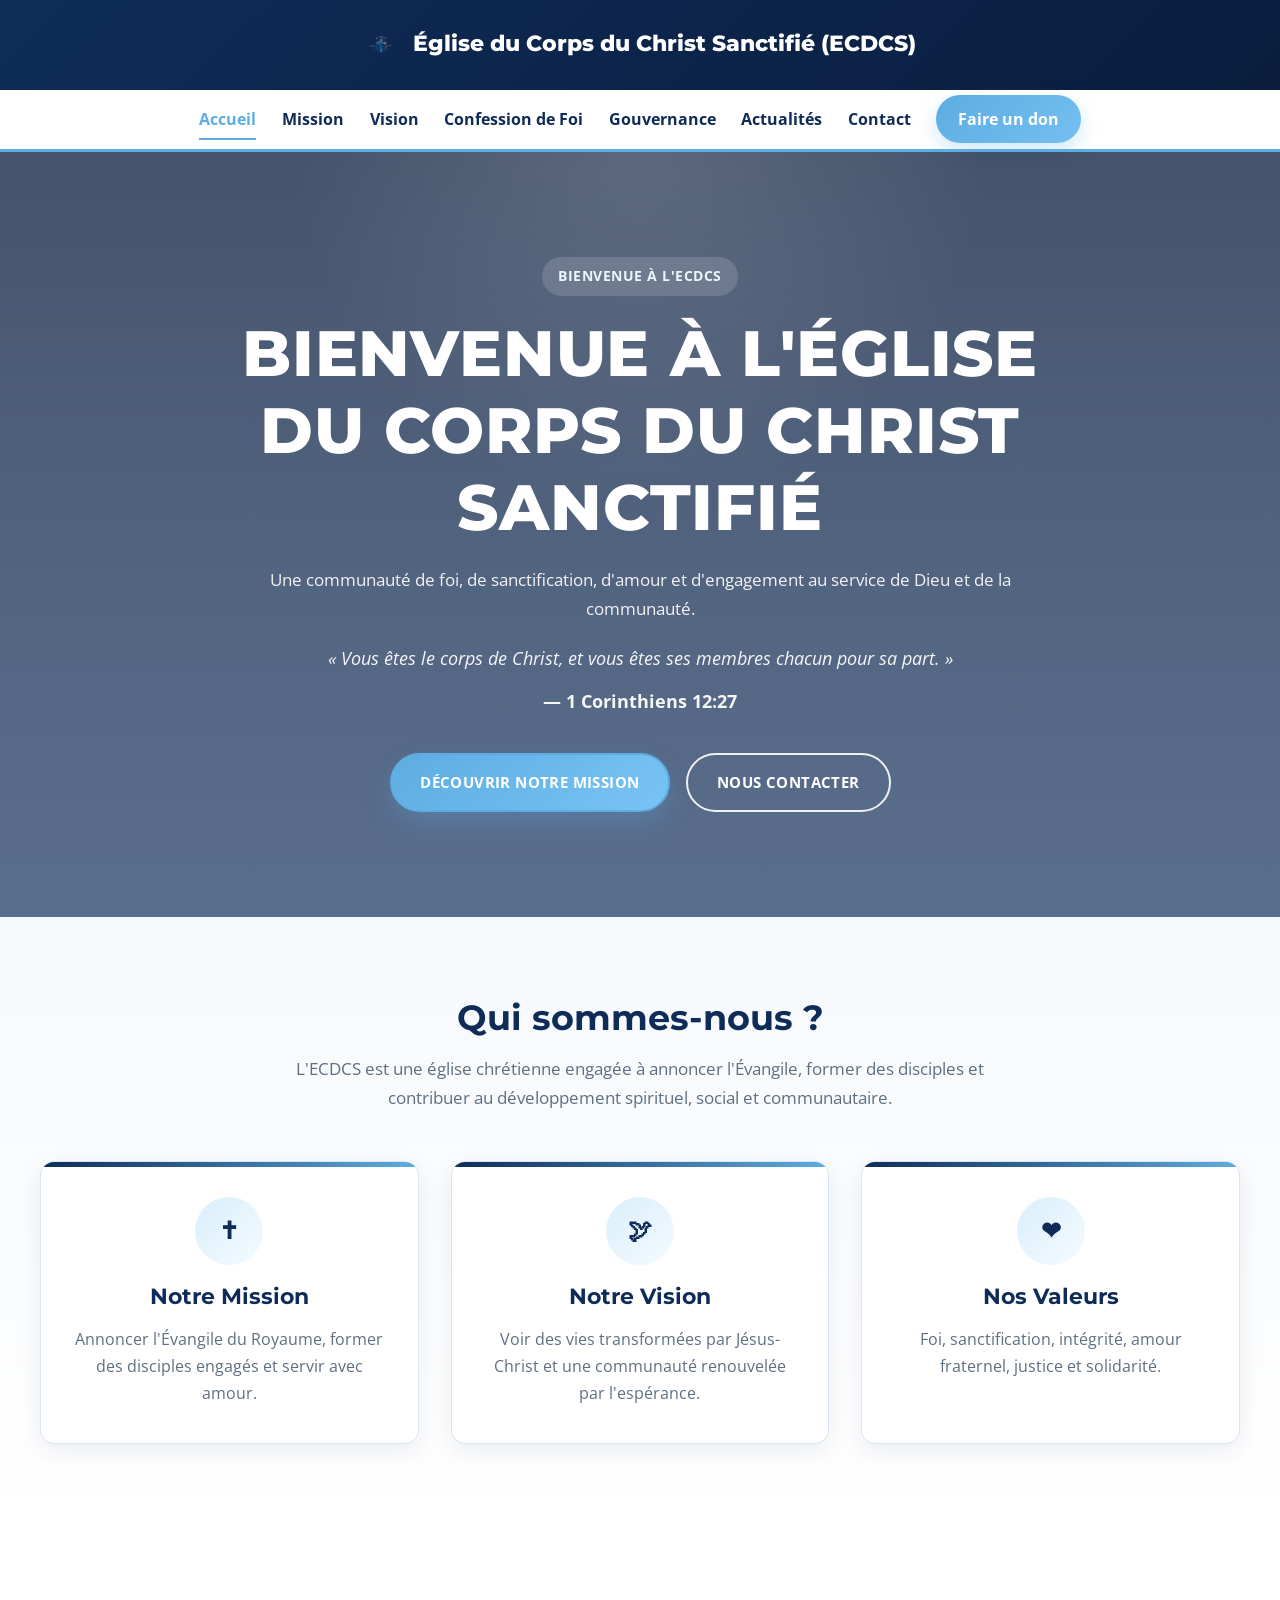
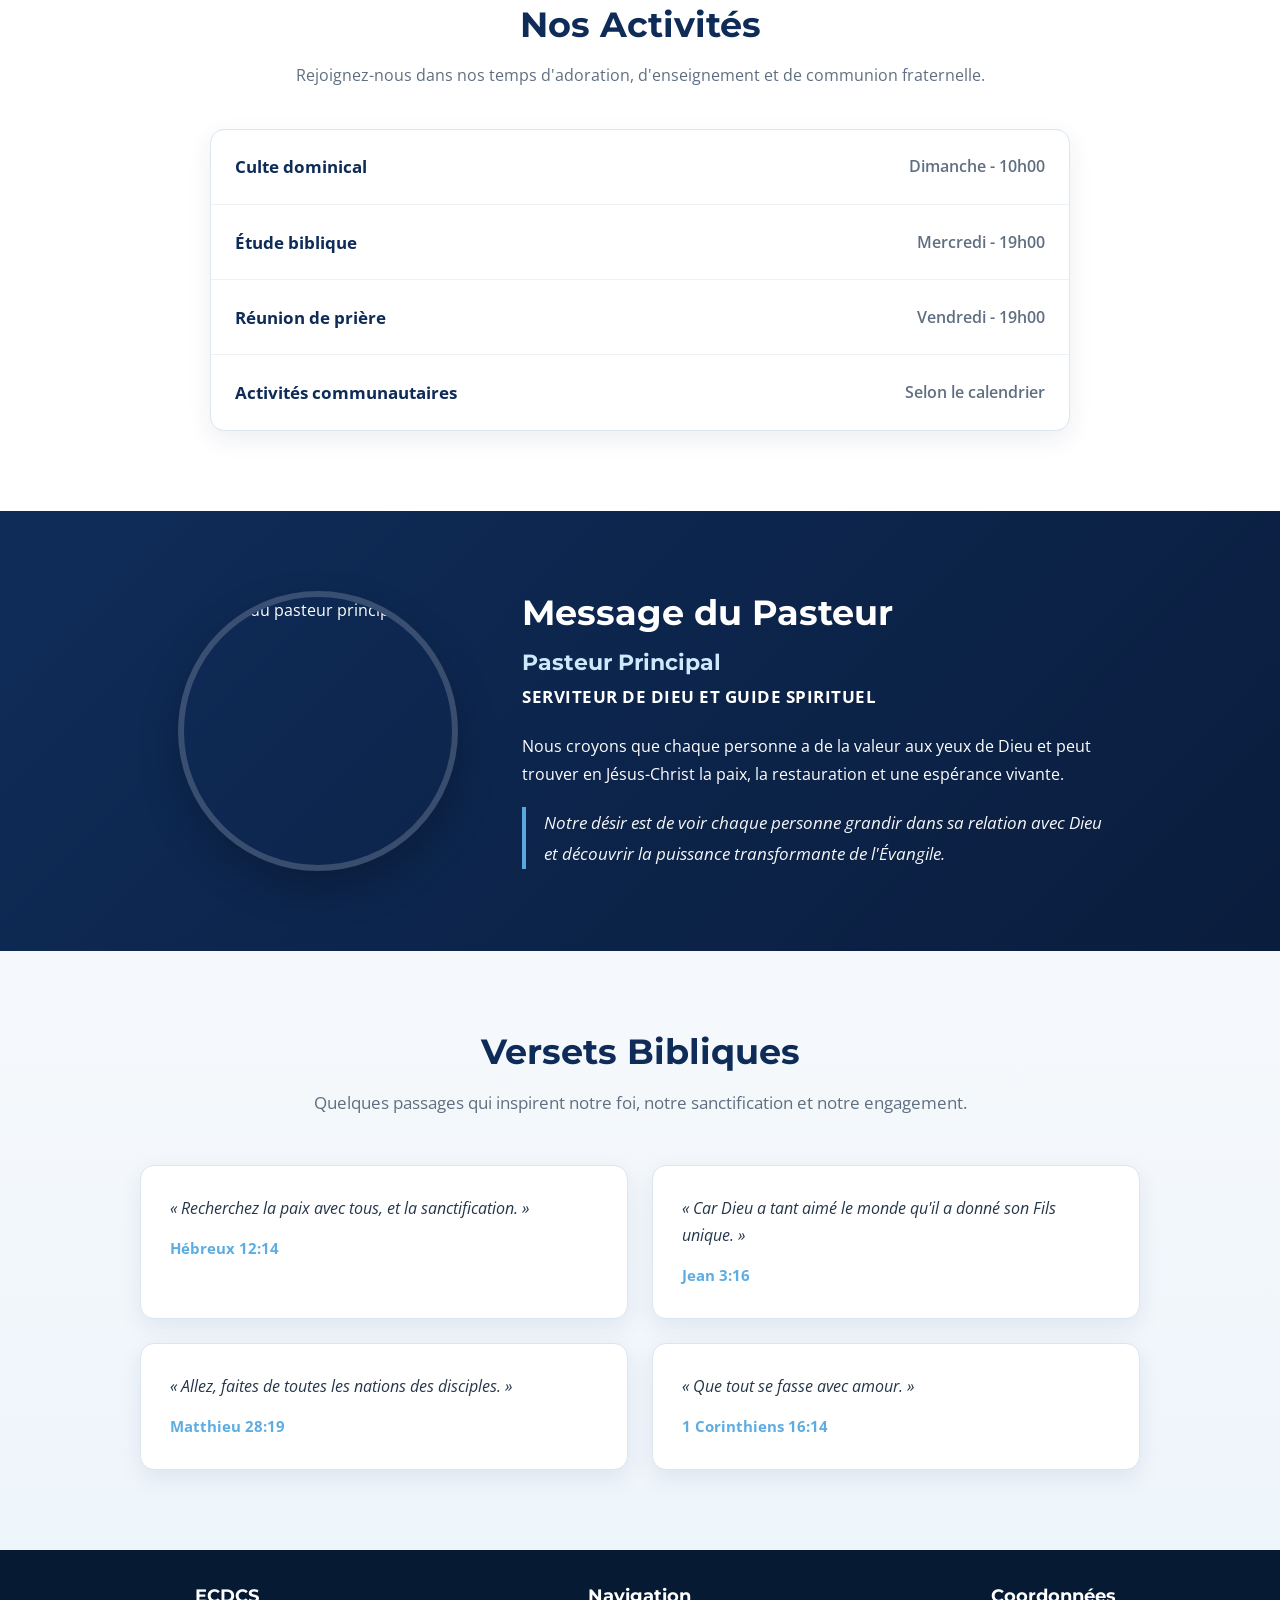
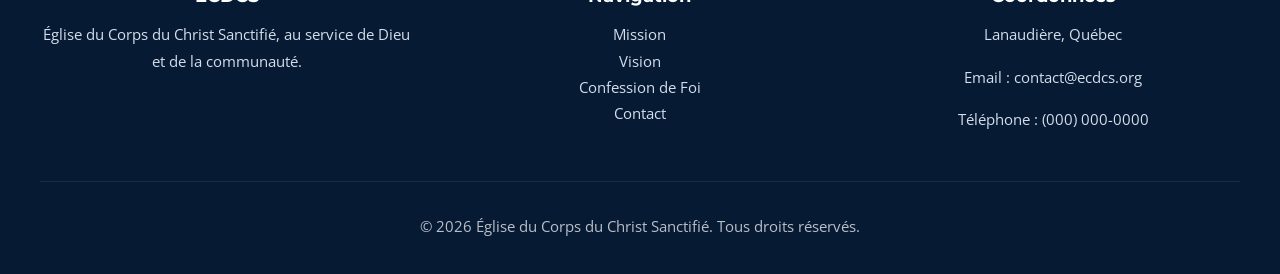
==== commit 8d1d199e: "Update index.html" ====
--- a/index.html
+++ b/index.html
@@ -13,7 +13,6 @@
       <img src="images/logo.png" alt="Logo ECDCS" class="logo"  />
       <div class="site-identity">
         <h1>Église du Corps du Christ Sanctifié (ECDCS)</h1>
-        <p>Organisation religieuse chrétienne à but non lucratif</p>
       </div>
     </div>
 
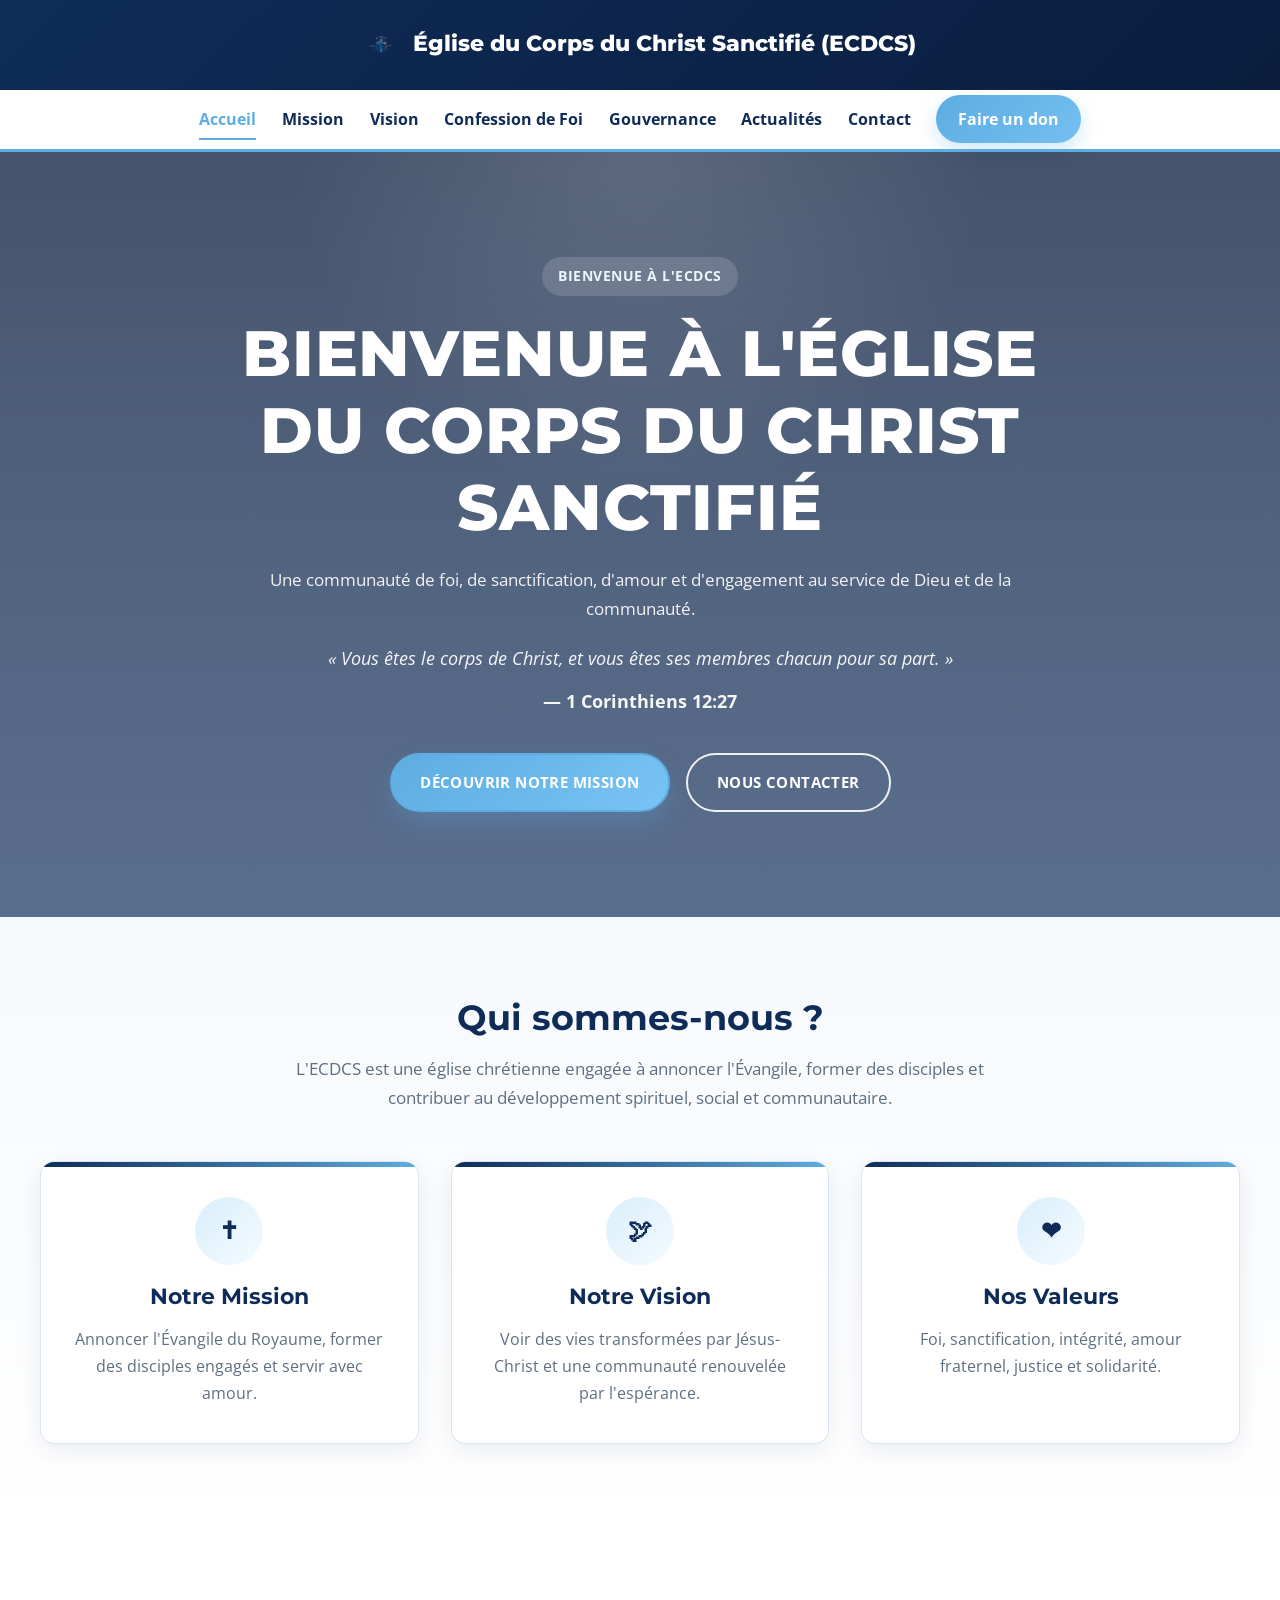
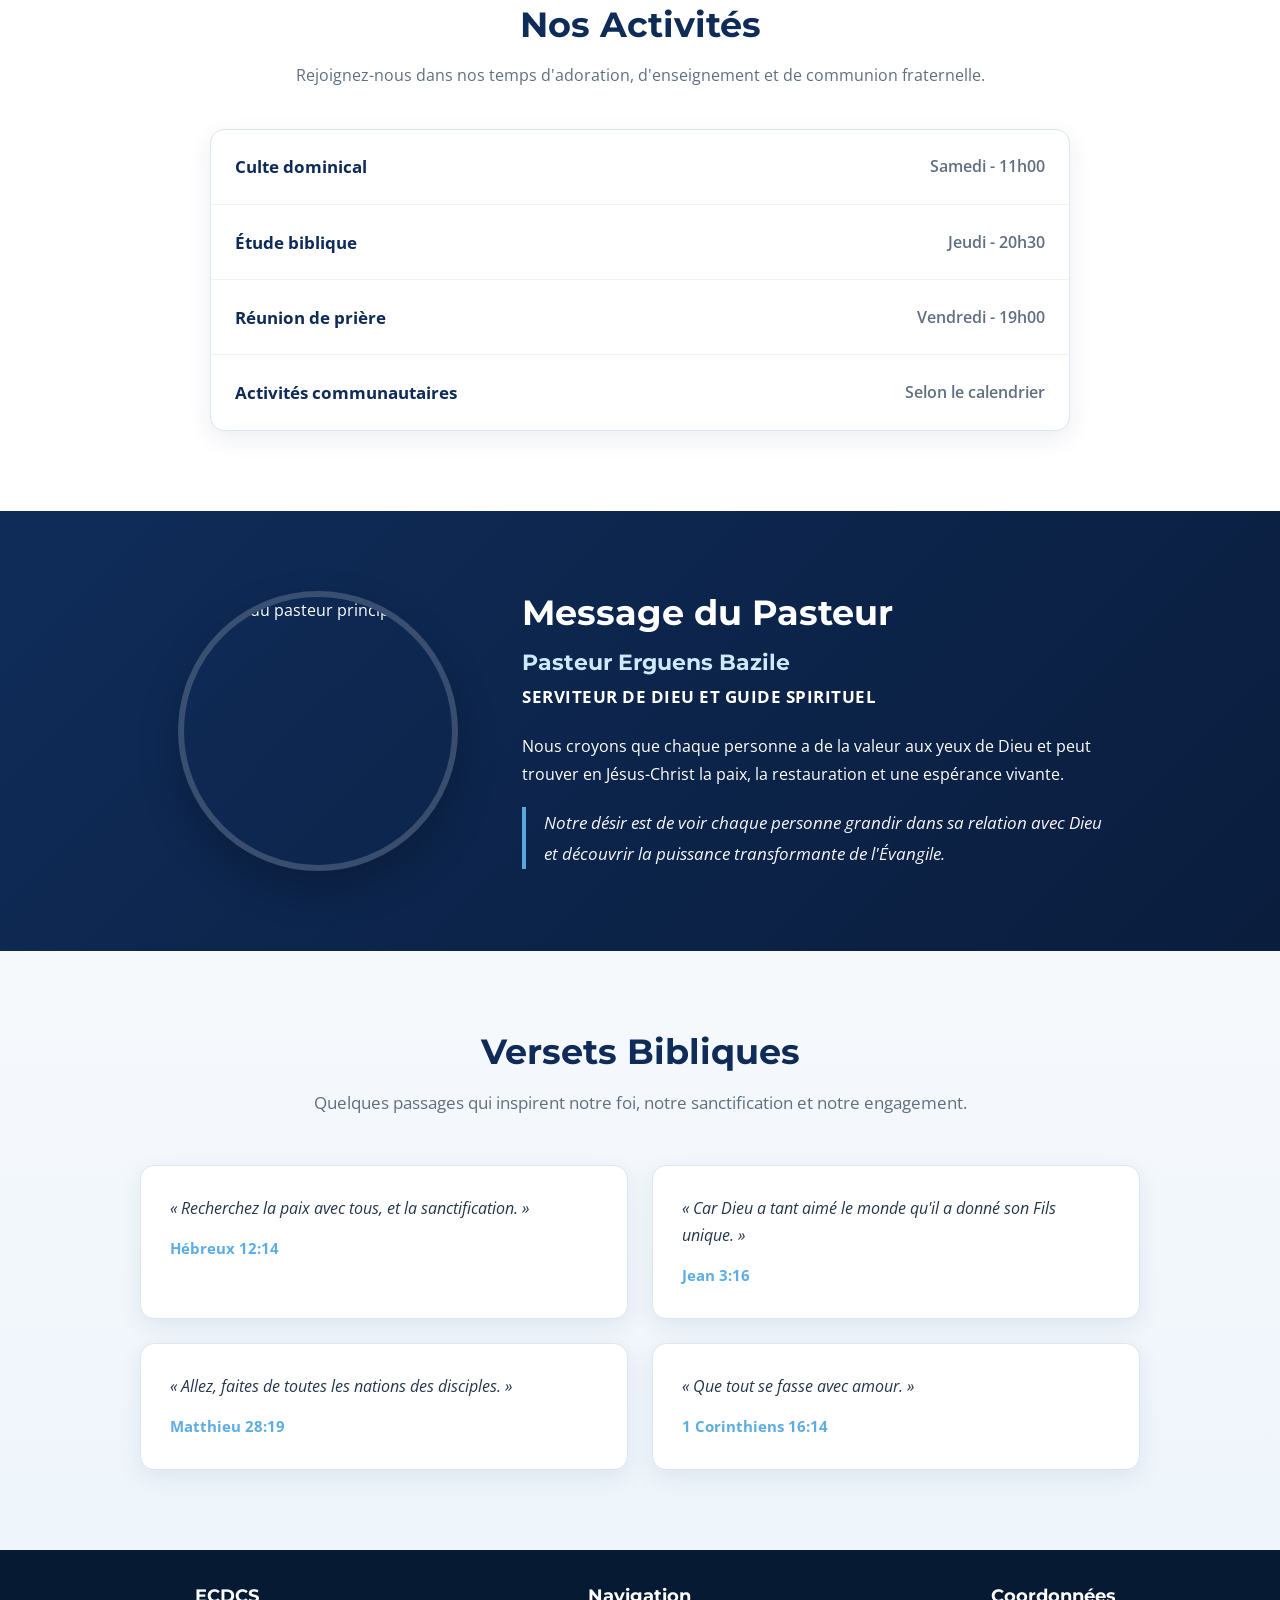
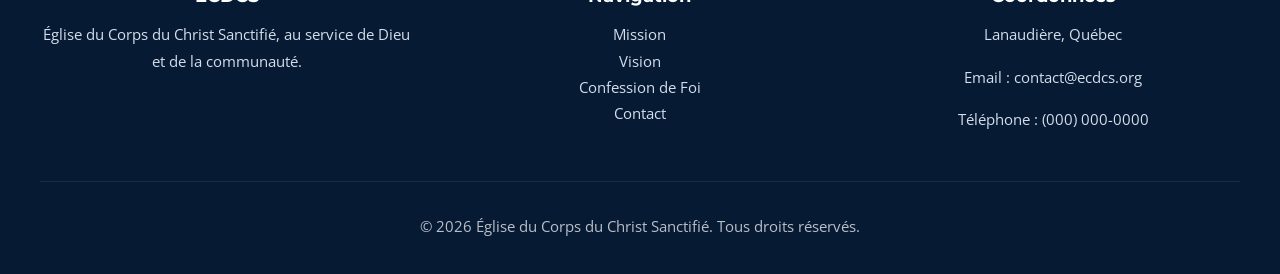
==== commit f87274d4: "modification index" ====
--- a/index.html
+++ b/index.html
@@ -100,8 +100,8 @@
           et de communion fraternelle.
         </p>
         <ul>
-          <li class="fade-in"><strong>Culte dominical</strong><span>Dimanche - 10h00</span></li>
-          <li class="fade-in"><strong>Étude biblique</strong><span>Mercredi - 19h00</span></li>
+          <li class="fade-in"><strong>Culte dominical</strong><span>Samedi - 11h00</span></li>
+          <li class="fade-in"><strong>Étude biblique</strong><span>Jeudi - 20h30</span></li>
           <li class="fade-in"><strong>Réunion de prière</strong><span>Vendredi - 19h00</span></li>
           <li class="fade-in"><strong>Activités communautaires</strong><span>Selon le calendrier</span></li>
         </ul>
@@ -116,7 +116,7 @@
 
         <div class="pasteur-info fade-in">
           <h2>Message du Pasteur</h2>
-          <h3>Pasteur Principal</h3>
+          <h3>Pasteur Erguens Bazile</h3>
           <p class="titre-pasteur">Serviteur de Dieu et guide spirituel</p>
           <p class="pasteur-message">
             Nous croyons que chaque personne a de la valeur aux yeux de Dieu
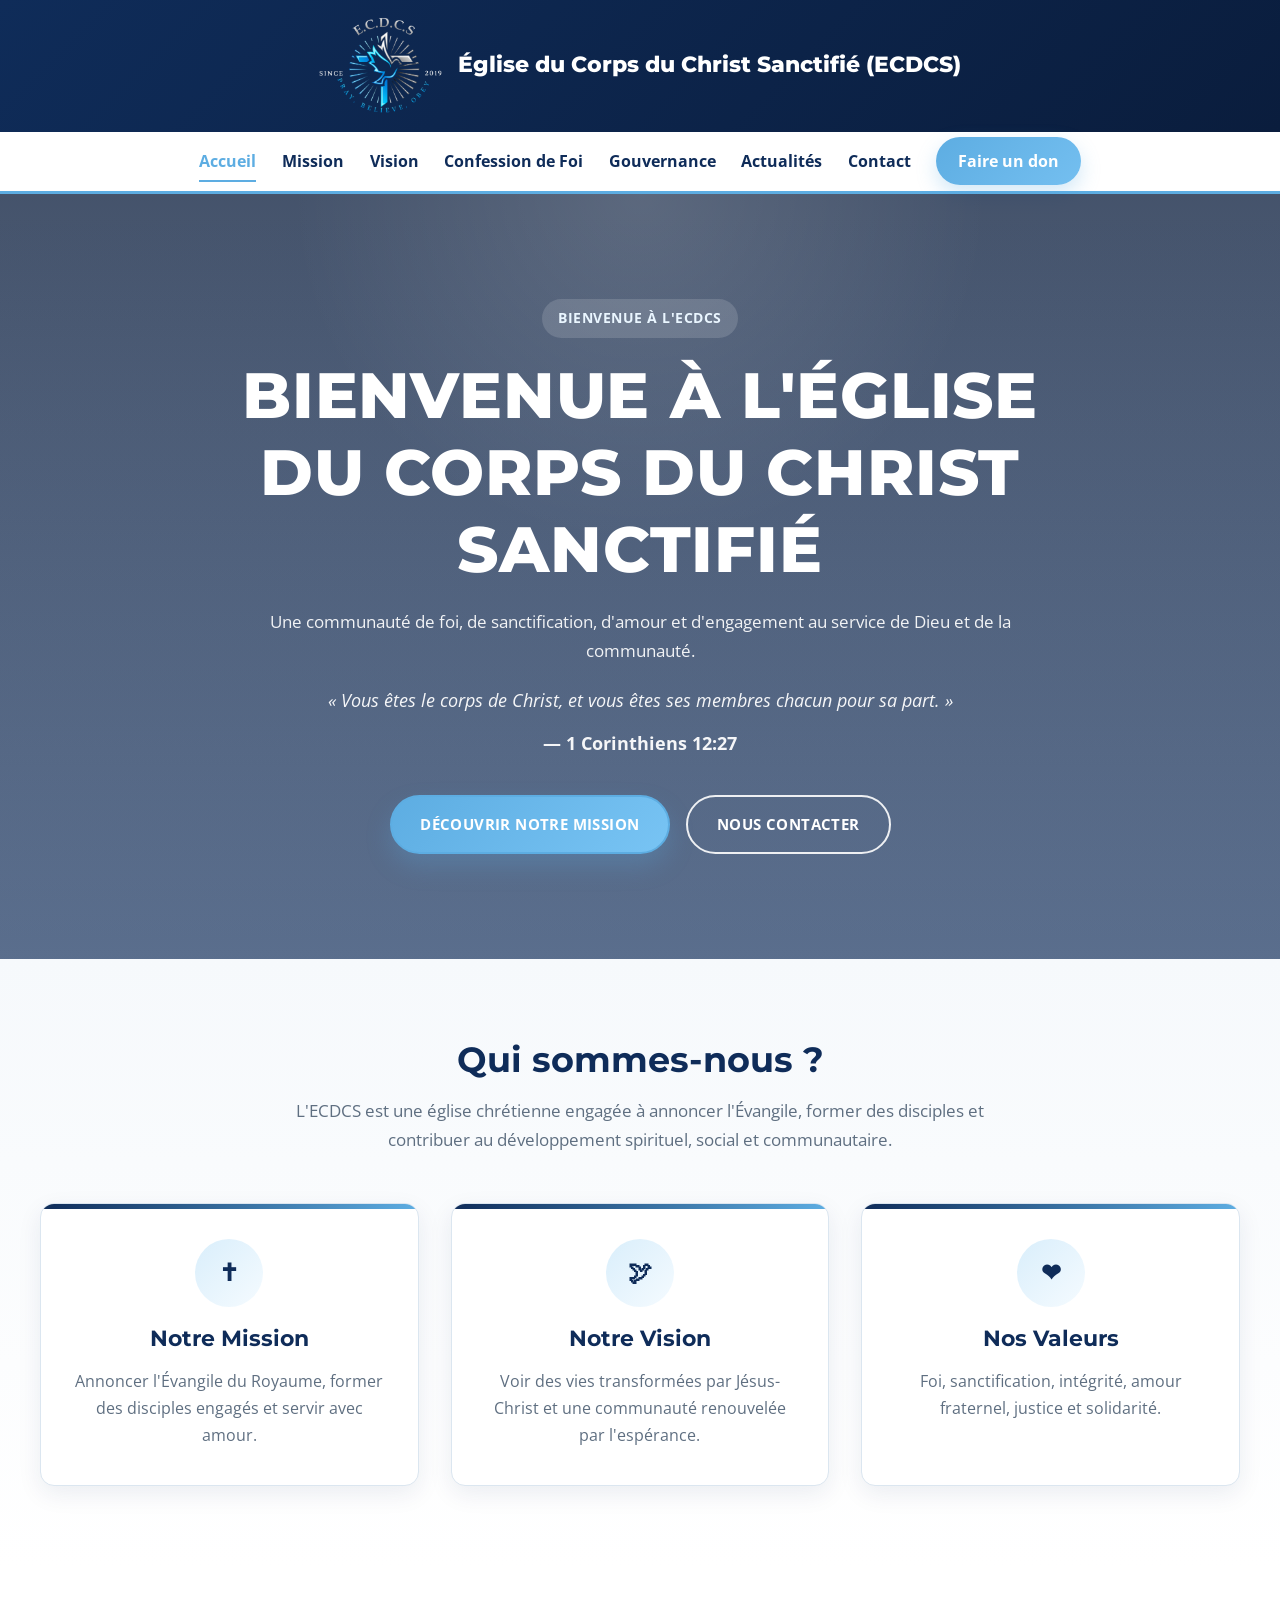
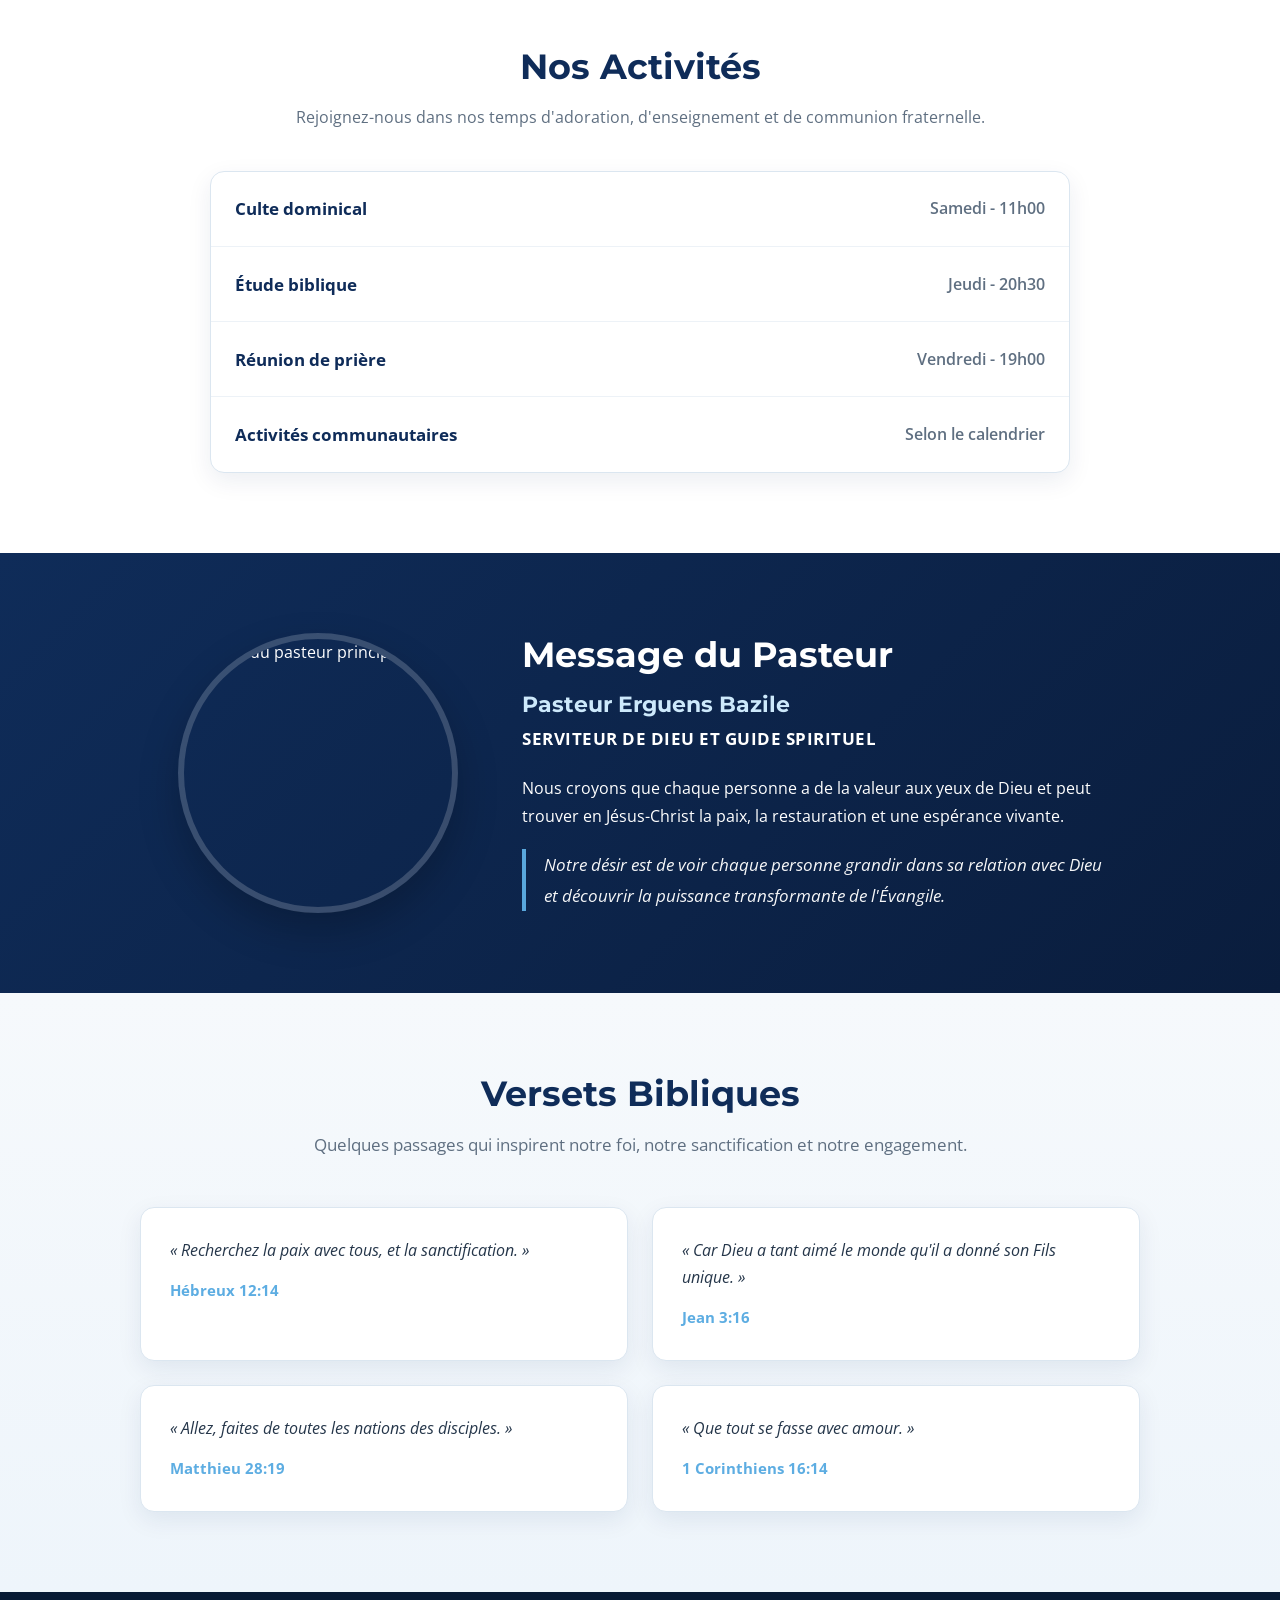
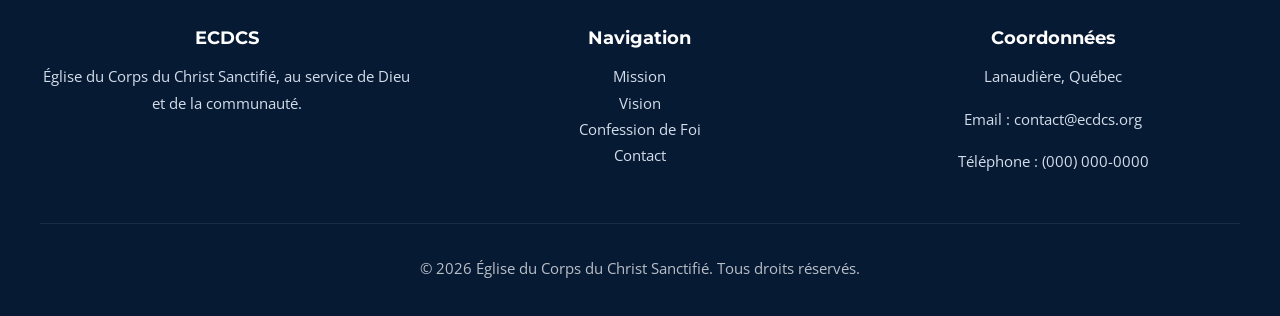
==== commit 67203bbe: "modification avec l'aide inutile de Her" ====
--- a/index.html
+++ b/index.html
@@ -10,7 +10,7 @@
 
   <header>
     <div class="logo-container">
-      <img src="images/logo.png" alt="Logo ECDCS" class="logo"  />
+      <img src="images/logo.png" alt="Logo ECDCS" class="logo"   />
       <div class="site-identity">
         <h1>Église du Corps du Christ Sanctifié (ECDCS)</h1>
       </div>
--- a/style.css
+++ b/style.css
@@ -133,7 +133,7 @@
 }
 
 .logo {
-    height: 58px;
+    height: 100px;
     width: auto;
 }
 
